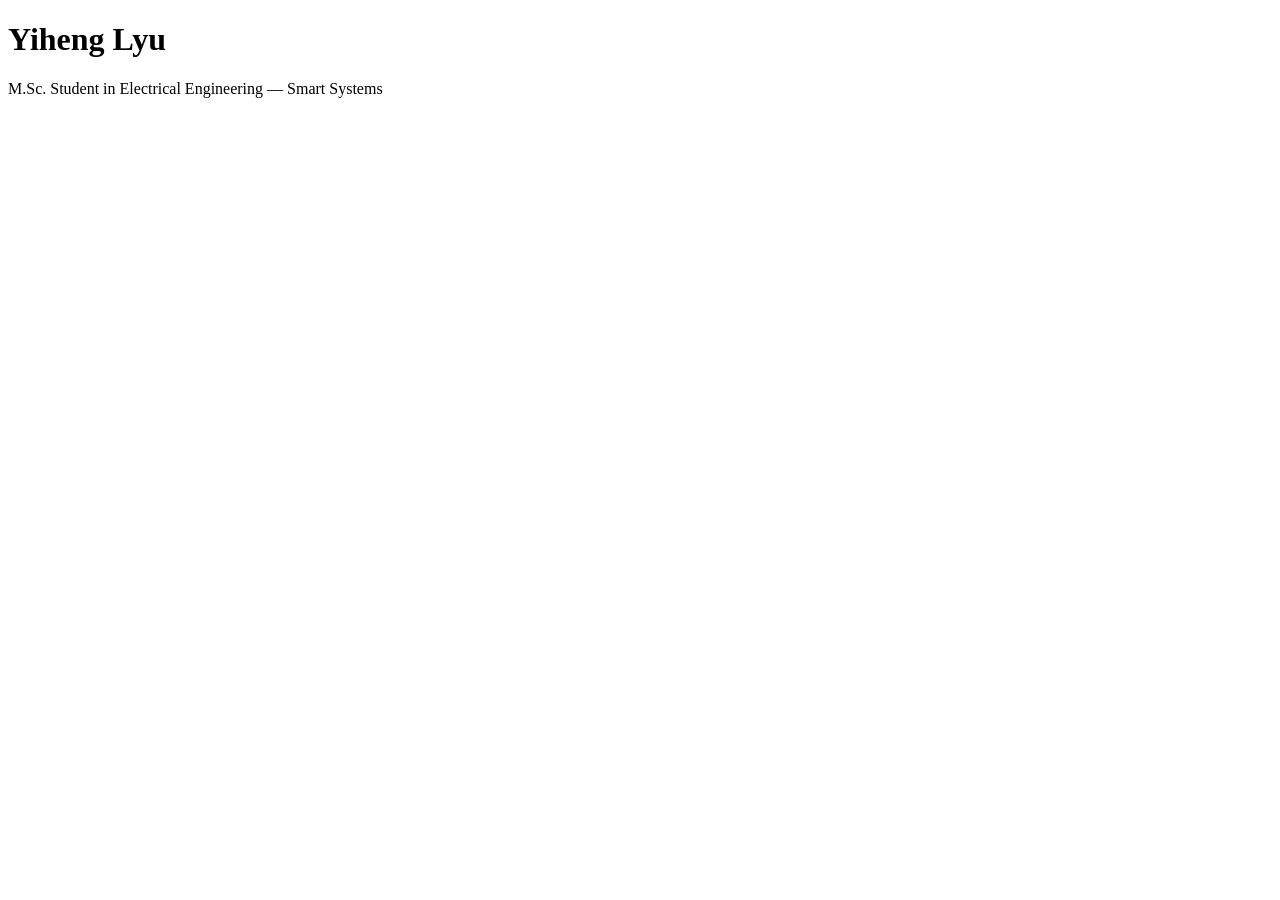
==== index.html @ 8851a790 "Initial website" ====
<!DOCTYPE html>
<html lang="en">
<head>
    <meta charset="UTF-8">
    <meta name="viewport" content="width=device-width, initial-scale=1.0">
    <title>Yiheng Lyu</title>
    <link rel="stylesheet" href="style.css">
</head>
<body>

    <h1>Yiheng Lyu</h1>
    <p>M.Sc. Student in Electrical Engineering — Smart Systems</p>

</body>
</html>
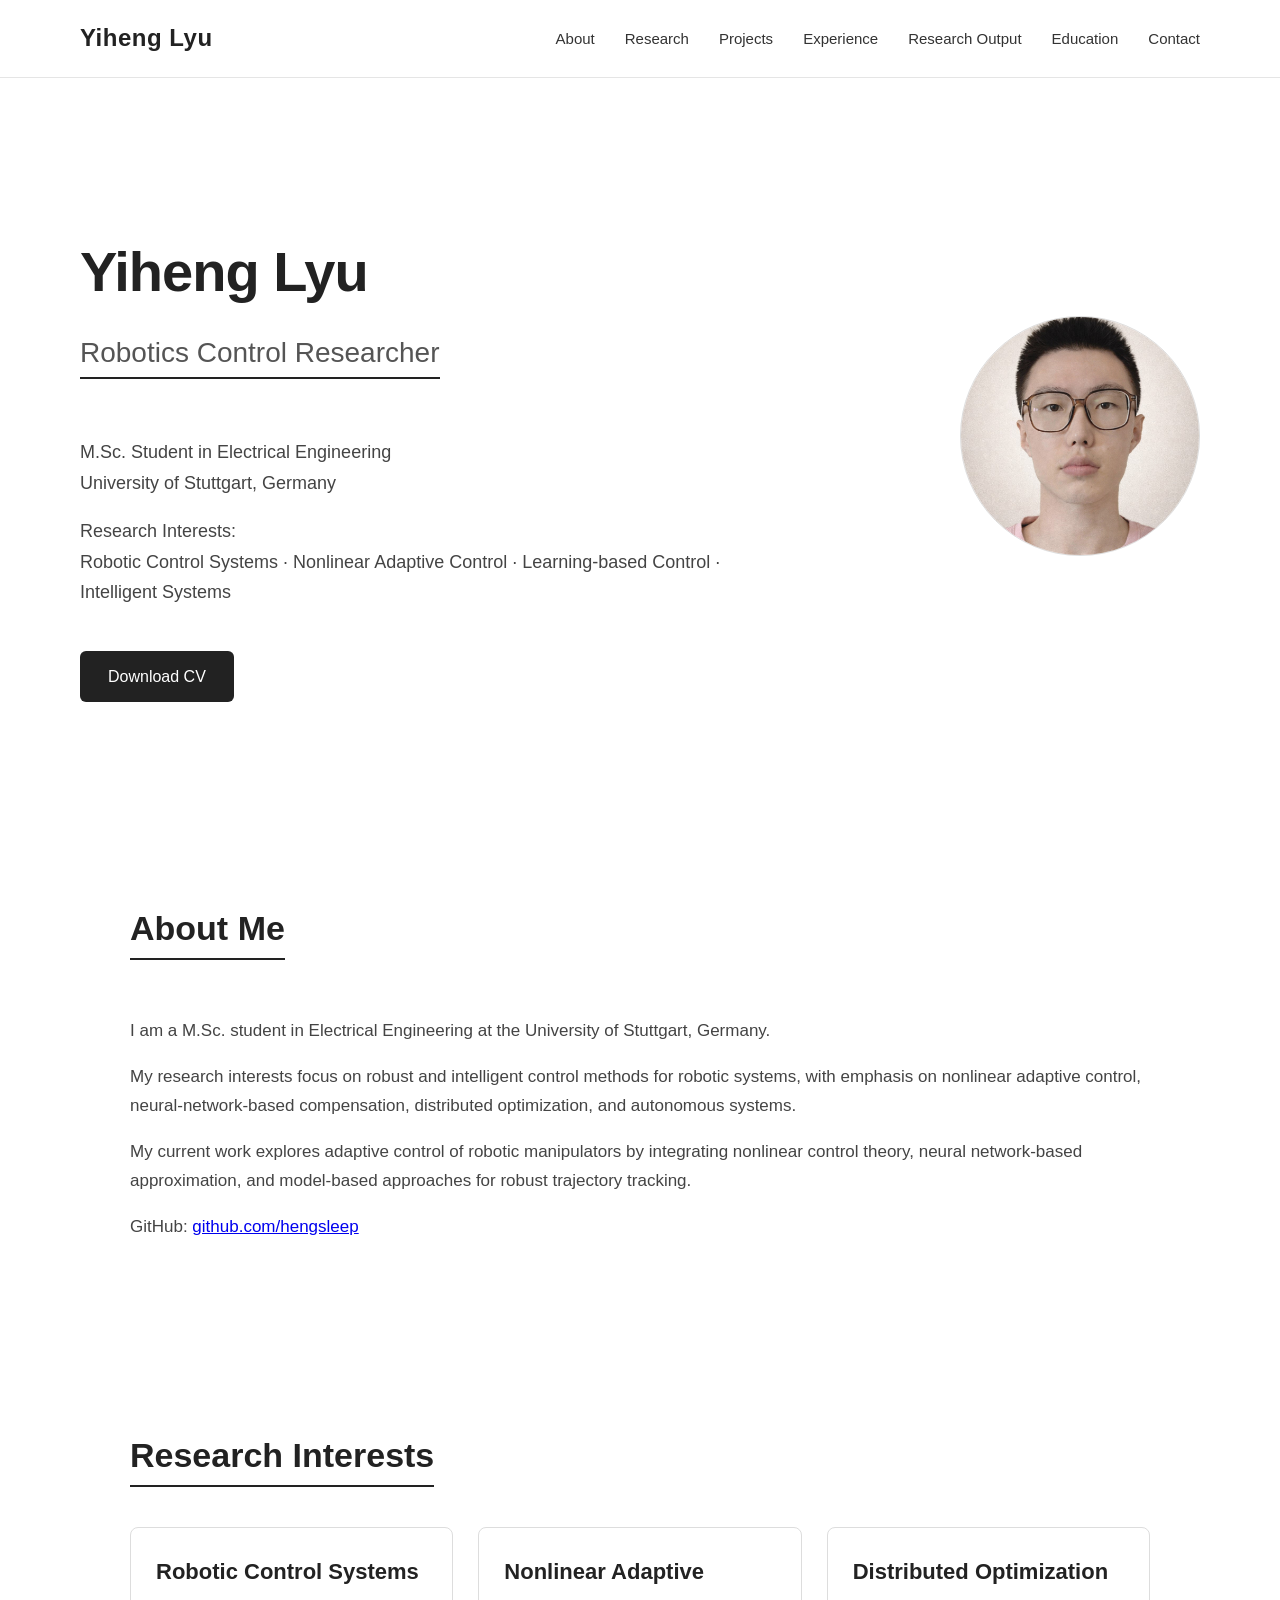
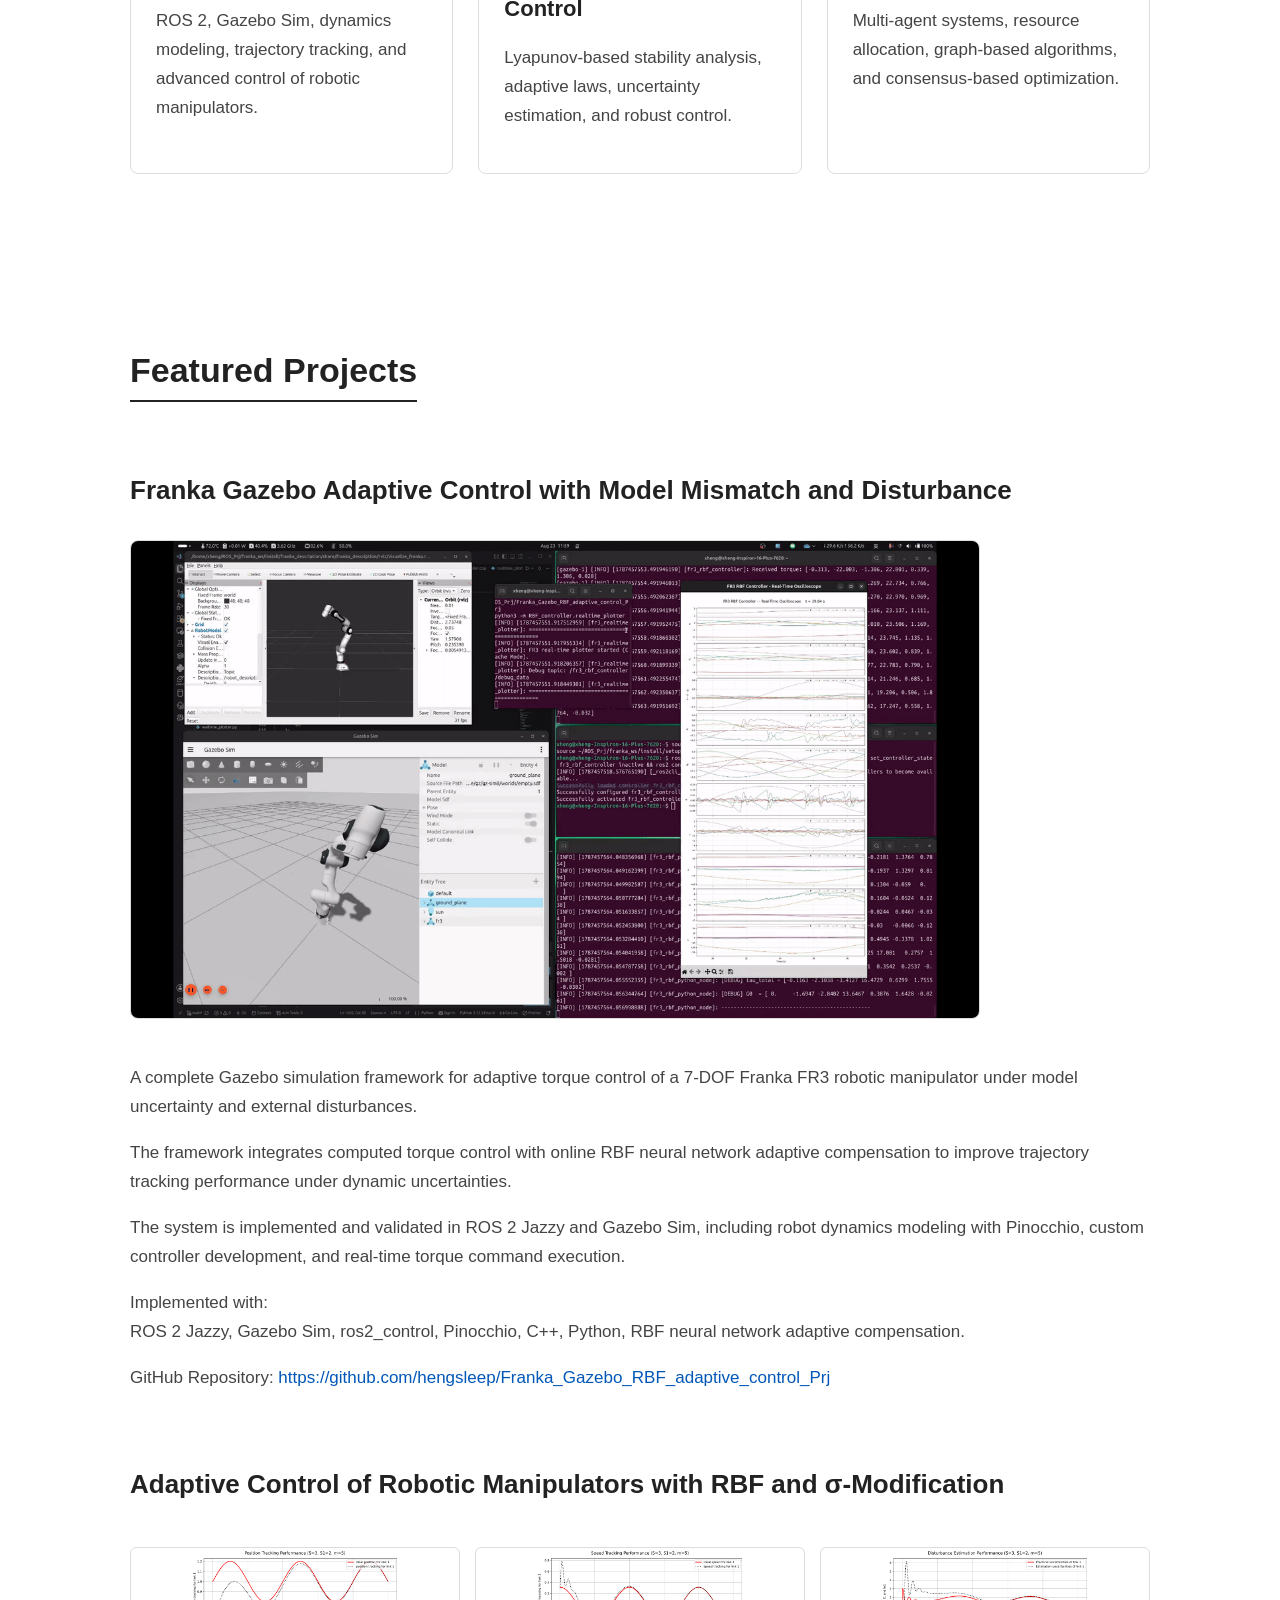
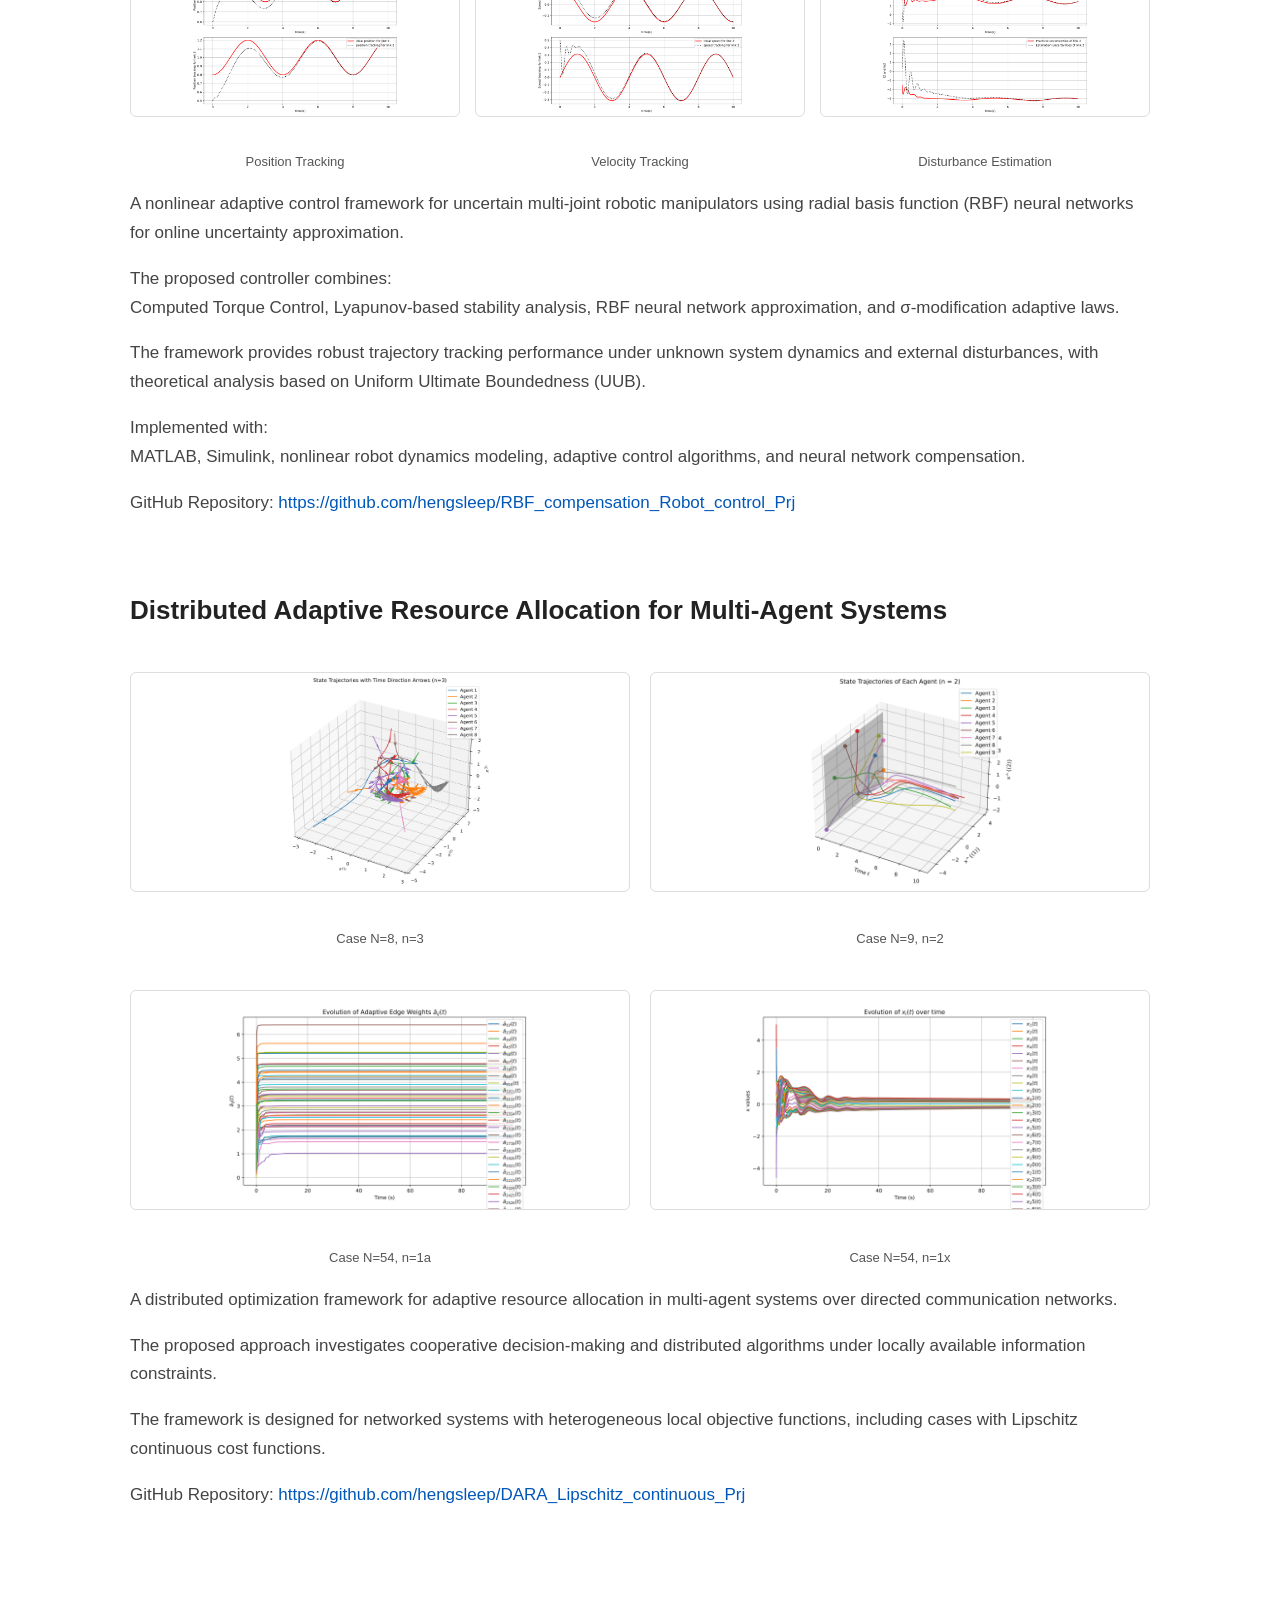
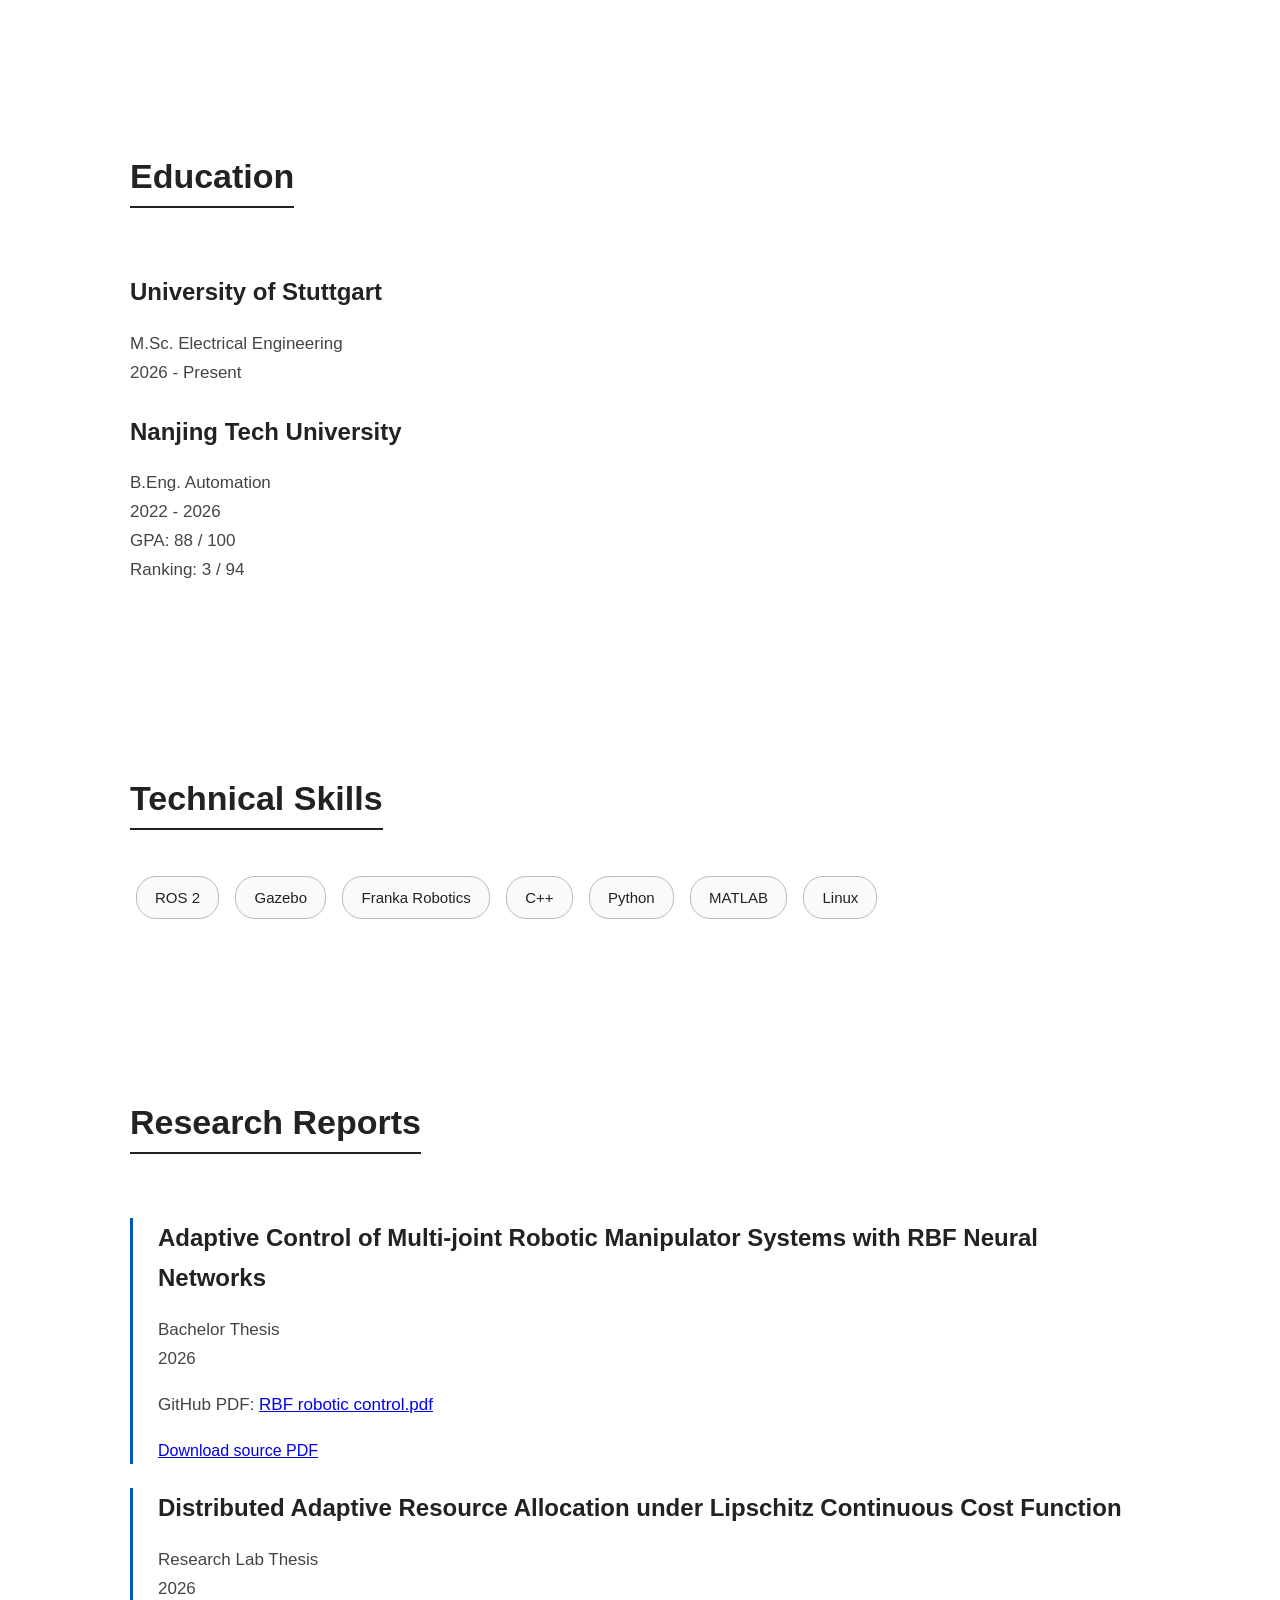
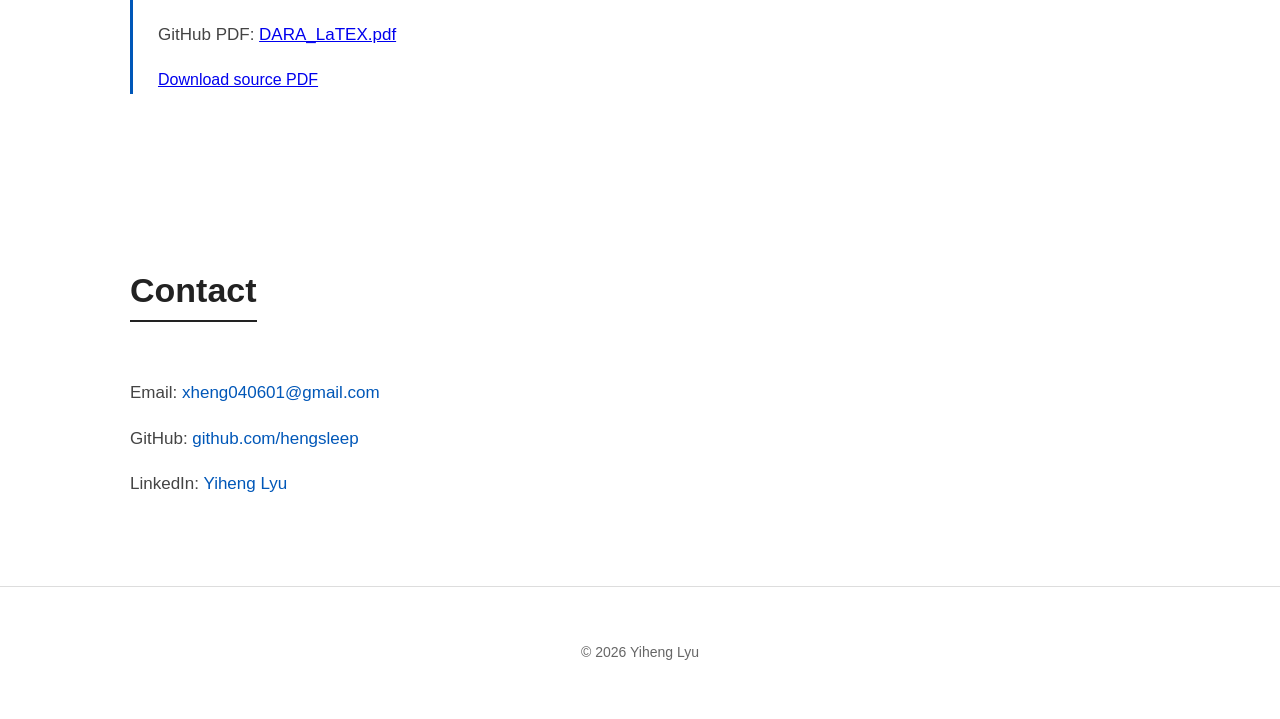
==== commit 519b8a5b: "update all" ====
--- a/index.html
+++ b/index.html
@@ -1,15 +1,1069 @@
 <!DOCTYPE html>
 <html lang="en">
+
 <head>
+
     <meta charset="UTF-8">
+
     <meta name="viewport" content="width=device-width, initial-scale=1.0">
-    <title>Yiheng Lyu</title>
+
+
+    <title>
+        Yiheng Lyu | Robotics Control Researcher
+    </title>
+
+
     <link rel="stylesheet" href="style.css">
+
 </head>
+
+
 <body>
 
-    <h1>Yiheng Lyu</h1>
-    <p>M.Sc. Student in Electrical Engineering — Smart Systems</p>
+
+
+    <!-- Navigation -->
+
+    <header>
+
+        <nav>
+
+
+            <div class="logo">
+                Yiheng Lyu
+            </div>
+
+
+
+            <ul>
+
+                <li>
+                    <a href="#about">
+                        About
+                    </a>
+                </li>
+
+
+                <li>
+                    <a href="#research">
+                        Research
+                    </a>
+                </li>
+
+
+                <li>
+                    <a href="#projects">
+                        Projects
+                    </a>
+                </li>
+
+
+                <li>
+                    <a href="#experience">
+                        Experience
+                    </a>
+                </li>
+
+
+                <li>
+                    <a href="#output">
+                        Research Output
+                    </a>
+                </li>
+
+
+                <li>
+                    <a href="#education">
+                        Education
+                    </a>
+                </li>
+
+
+                <li>
+                    <a href="#contact">
+                        Contact
+                    </a>
+                </li>
+
+
+            </ul>
+
+
+        </nav>
+
+    </header>
+
+
+
+
+
+
+
+
+
+    <!-- Hero Section -->
+
+
+    <section class="hero">
+
+
+        <div class="hero-text">
+
+
+            <h1>
+                Yiheng Lyu
+            </h1>
+
+
+
+            <h2>
+                Robotics Control Researcher
+            </h2>
+
+
+
+            <p>
+
+                M.Sc. Student in Electrical Engineering
+
+                <br>
+
+                University of Stuttgart, Germany
+
+            </p>
+
+
+
+
+            <p>
+
+                Research Interests:
+
+                <br>
+
+                Robotic Control Systems ·
+                Nonlinear Adaptive Control ·
+                Learning-based Control ·
+                Intelligent Systems
+
+            </p>
+
+
+
+
+            <a class="button" href="assets/Yiheng_Lyu_europass_cv.pdf">
+
+                Download CV
+
+            </a>
+
+
+        </div>
+
+
+
+
+
+        <div class="hero-image">
+
+
+            <!-- Replace with your profile photo -->
+
+            <img src="assets/images/profile.jpg" alt="Yiheng Lyu">
+
+
+        </div>
+
+
+    </section>
+
+
+
+
+
+
+
+
+
+    <!-- About -->
+
+
+    <section id="about">
+
+
+        <h2>
+            About Me
+        </h2>
+
+
+
+        <p>
+
+            I am a M.Sc. student in Electrical Engineering
+            at the University of Stuttgart, Germany.
+
+
+        </p>
+
+
+
+        <p>
+
+
+            My research interests focus on robust and
+            intelligent control methods for robotic systems,
+            with emphasis on nonlinear adaptive control,
+            neural-network-based compensation, distributed optimization, 
+            and autonomous systems.
+
+
+        </p>
+
+
+
+        <p>
+
+
+             My current work explores adaptive control of robotic
+            manipulators by integrating nonlinear control theory,
+            neural network-based approximation,
+            and model-based approaches for robust trajectory tracking.
+
+
+        </p>
+
+        <p>
+
+            GitHub:
+
+            <a href="https://github.com/hengsleep" target="_blank">
+
+                github.com/hengsleep
+
+            </a>
+
+        </p>
+
+
+
+    </section>
+
+
+
+
+
+
+
+
+
+    <!-- Research Interests -->
+
+
+    <section id="research">
+
+
+        <h2>
+            Research Interests
+        </h2>
+
+
+
+        <div class="cards">
+
+
+            <div class="card">
+
+                <h3>
+                    Robotic Control Systems
+                </h3>
+
+
+                <p>
+
+                    ROS 2, Gazebo Sim,
+                    dynamics modeling,
+                    trajectory tracking,
+                    and advanced control
+                    of robotic manipulators.
+
+                </p>
+
+
+            </div>
+
+
+
+
+
+            <div class="card">
+
+
+                <h3>
+                    Nonlinear Adaptive Control
+                </h3>
+
+
+                <p>
+
+                    Lyapunov-based stability analysis,
+                    adaptive laws,
+                    uncertainty estimation,
+                    and robust control.
+
+                </p>
+
+
+            </div>
+
+
+
+
+
+            <div class="card">
+
+
+                <h3>
+                    Distributed Optimization
+                </h3>
+
+
+                <p>
+
+                    Multi-agent systems, 
+                    resource allocation,
+                    graph-based algorithms,
+                    and consensus-based optimization.
+
+                </p>
+
+
+            </div>
+
+
+
+
+        </div>
+
+
+    </section>
+
+
+
+
+
+
+
+
+
+    <!-- Featured Projects -->
+
+
+    <section id="projects">
+
+
+        <h2>
+            Featured Projects
+        </h2>
+
+
+
+
+
+
+        <div class="project">
+
+
+            <h3>
+                Franka Gazebo Adaptive Control with Model Mismatch and Disturbance
+            </h3>
+
+
+
+            <img src="assets/images/gazebo output visualization.gif" 
+            alt="Franka FR3 adaptive control demo">
+
+
+
+            <p>
+
+                A complete Gazebo simulation framework for adaptive torque
+                control of a 7-DOF Franka FR3 robotic manipulator
+                under model uncertainty and external disturbances.
+
+            </p>
+
+
+
+            <p>
+
+                The framework integrates computed torque control
+                with online RBF neural network adaptive compensation
+                to improve trajectory tracking performance under
+                dynamic uncertainties.
+
+            </p>
+
+
+
+            <p>
+
+                The system is implemented and validated in
+                ROS 2 Jazzy and Gazebo Sim, including robot dynamics
+                modeling with Pinocchio, custom controller development,
+                and real-time torque command execution.
+
+            </p>
+
+
+
+            <p>
+
+                Implemented with:
+
+                <br>
+
+                ROS 2 Jazzy,
+                Gazebo Sim,
+                ros2_control,
+                Pinocchio,
+                C++,
+                Python,
+                RBF neural network adaptive compensation.
+
+            </p>
+
+
+
+            <p>
+
+                GitHub Repository:
+
+                <a href="https://github.com/hengsleep/Franka_Gazebo_RBF_adaptive_control_Prj"
+                target="_blank">
+
+                    https://github.com/hengsleep/Franka_Gazebo_RBF_adaptive_control_Prj
+
+                </a>
+
+            </p>
+
+
+
+        </div>
+
+
+
+
+
+
+
+
+
+        <div class="project">
+
+
+            <h3>
+                Adaptive Control of Robotic Manipulators with RBF and σ-Modification
+            </h3>
+
+
+            <div class="project-gallery">
+
+
+                <figure>
+
+                    <img src="assets/images/Sim2_S=3_S1=2_m=5 Position Tracking.png"
+                    alt="Position Tracking">
+
+                    <figcaption>
+                        Position Tracking
+                    </figcaption>
+
+                </figure>
+
+
+
+                <figure>
+
+                    <img src="assets/images/Sim2_S=3_S1=2_m=5 Speed Tracking.png"
+                    alt="Velocity Tracking">
+
+                    <figcaption>
+                        Velocity Tracking
+                    </figcaption>
+
+                </figure>
+
+
+
+                <figure>
+
+                    <img src="assets/images/Sim2_S=3_S1=2_m=5 Disturbance Estimation.png"
+                    alt="Disturbance Estimation">
+
+                    <figcaption>
+                        Disturbance Estimation
+                    </figcaption>
+
+                </figure>
+
+
+            </div>
+
+
+
+            <p>
+
+                A nonlinear adaptive control framework for
+                uncertain multi-joint robotic manipulators
+                using radial basis function (RBF) neural networks
+                for online uncertainty approximation.
+
+            </p>
+
+
+
+
+            <p>
+
+                The proposed controller combines:
+
+                <br>
+
+                Computed Torque Control,
+                Lyapunov-based stability analysis,
+                RBF neural network approximation,
+                and σ-modification adaptive laws.
+
+            </p>
+
+
+
+
+            <p>
+
+                The framework provides robust trajectory tracking
+                performance under unknown system dynamics and
+                external disturbances, with theoretical analysis
+                based on Uniform Ultimate Boundedness (UUB).
+
+            </p>
+
+
+
+
+            <p>
+
+                Implemented with:
+
+                <br>
+
+                MATLAB,
+                Simulink,
+                nonlinear robot dynamics modeling,
+                adaptive control algorithms,
+                and neural network compensation.
+
+            </p>
+
+
+
+
+            <p>
+
+                GitHub Repository:
+
+                <a href="https://github.com/hengsleep/RBF_compensation_Robot_control_Prj"
+                target="_blank">
+
+                    https://github.com/hengsleep/RBF_compensation_Robot_control_Prj
+
+                </a>
+
+            </p>
+
+
+
+        </div>
+
+
+
+
+
+
+        <div class="project">
+
+
+            <h3>
+                Distributed Adaptive Resource Allocation for Multi-Agent Systems
+            </h3>
+
+
+            <div class="project-gallery-2x2">
+
+
+                <figure>
+
+                    <img src="assets/images/N_8n_3x.png"
+                    alt="Distributed Optimization Result">
+
+                    <figcaption>
+                        Case N=8, n=3
+                    </figcaption>
+
+                </figure>
+
+
+
+                <figure>
+
+                    <img src="assets/images/N_9n_2x.png"
+                    alt="Distributed Optimization Result">
+
+                    <figcaption>
+                        Case N=9, n=2
+                    </figcaption>
+
+                </figure>
+
+
+
+                <figure>
+
+                    <img src="assets/images/N_54n_1a.png"
+                    alt="Distributed Optimization Result">
+
+                    <figcaption>
+                        Case N=54, n=1a
+                    </figcaption>
+
+                </figure>
+
+
+
+                <figure>
+
+                    <img src="assets/images/N_54n_1x.png"
+                    alt="Distributed Optimization Result">
+
+                    <figcaption>
+                        Case N=54, n=1x
+                    </figcaption>
+
+                </figure>
+
+
+            </div>
+
+
+
+            <p>
+
+                A distributed optimization framework for
+                adaptive resource allocation in multi-agent
+                systems over directed communication networks.
+
+            </p>
+
+
+
+            <p>
+
+                The proposed approach investigates cooperative
+                decision-making and distributed algorithms
+                under locally available information constraints.
+
+            </p>
+
+
+
+            <p>
+
+                The framework is designed for networked systems
+                with heterogeneous local objective functions,
+                including cases with Lipschitz continuous cost
+                functions.
+
+            </p>
+
+
+
+            <p>
+
+                GitHub Repository:
+
+                <a href="https://github.com/hengsleep/DARA_Lipschitz_continuous_Prj"
+                target="_blank">
+
+                    https://github.com/hengsleep/DARA_Lipschitz_continuous_Prj
+
+                </a>
+
+            </p>
+
+
+        </div>
+
+
+
+
+    </section>
+
+
+
+
+
+
+    <!-- Education -->
+
+
+    <section id="education">
+
+
+        <h2>
+            Education
+        </h2>
+
+
+
+
+
+        <h3>
+            University of Stuttgart
+        </h3>
+
+
+        <p>
+
+            M.Sc. Electrical Engineering
+
+            <br>
+
+            2026 - Present
+
+        </p>
+
+
+
+
+
+
+        <h3>
+            Nanjing Tech University
+        </h3>
+
+
+        <p>
+
+            B.Eng. Automation
+
+            <br>
+
+            2022 - 2026
+
+
+            <br>
+
+            GPA: 88 / 100
+
+
+            <br>
+
+            Ranking: 3 / 94
+
+
+        </p>
+
+
+
+    </section>
+
+
+
+
+
+
+
+
+
+    <!-- Skills -->
+
+
+    <section>
+
+
+        <h2>
+            Technical Skills
+        </h2>
+
+
+
+        <div class="skills">
+
+
+            <span>
+                ROS 2
+            </span>
+
+
+            <span>
+                Gazebo
+            </span>
+
+
+            <span>
+                Franka Robotics
+            </span>
+
+
+            <span>
+                C++
+            </span>
+
+
+            <span>
+                Python
+            </span>
+
+
+            <span>
+                MATLAB
+            </span>
+
+
+            <span>
+                Linux
+            </span>
+
+
+        </div>
+
+
+
+    </section>
+
+
+
+
+
+
+
+
+
+    <!-- Reports -->
+
+
+    <section>
+
+
+        <h2>
+            Research Reports
+        </h2>
+
+
+
+        <div class="report">
+
+
+            <h3>
+                Adaptive Control of Multi-joint Robotic
+                Manipulator Systems with RBF Neural Networks
+            </h3>
+
+
+            <p>
+
+                Bachelor Thesis
+
+                <br>
+
+                2026
+
+            </p>
+
+
+            <p>
+
+            GitHub PDF:
+
+            <a href="https://github.com/hengsleep/RBF_Sigma_Adaptive_Robot_control_Prj/blob/main/RBF%20robotic%20control.pdf"
+               target="_blank">
+
+                RBF robotic control.pdf
+
+            </a>
+
+        </p>
+
+
+
+        <a class="download-btn"
+           href="assets/pdf/RBF_robotic_control.pdf"
+           download>
+
+            Download source PDF
+
+        </a>
+
+
+        </div>
+
+
+
+
+
+        <div class="report">
+
+
+            <h3>
+                Distributed Adaptive Resource Allocation under Lipschitz Continuous Cost Function
+            </h3>
+
+
+            <p>
+
+                Research Lab Thesis
+
+                <br>
+
+                2026
+
+            </p>
+
+
+            <p>
+
+            GitHub PDF:
+
+            <a href="https://github.com/hengsleep/DARA_Lipschitz_continuous_Prj/blob/main/DARA_LaTEX.pdf"
+               target="_blank">
+
+                DARA_LaTEX.pdf
+
+            </a>
+
+        </p>
+
+
+
+        <a class="download-btn"
+           href="assets/pdf/DARA_LaTEX.pdf"
+           download>
+
+            Download source PDF
+
+        </a>
+
+
+        </div>
+
+
+
+    </section>
+
+
+
+
+
+
+
+
+
+    <!-- Contact -->
+
+
+    <section id="contact">
+
+
+        <h2>
+            Contact
+        </h2>
+
+
+
+
+        <p>
+
+            Email:
+
+            <a href="mailto:xheng040601@gmail.com">
+
+                xheng040601@gmail.com
+
+            </a>
+
+
+        </p>
+
+
+
+
+
+        <p>
+
+            GitHub:
+
+            <a href="https://github.com/hengsleep">
+
+                github.com/hengsleep
+
+            </a>
+
+
+        </p>
+
+
+
+
+
+
+        <p>
+
+            LinkedIn:
+
+            <a href="https://www.linkedin.com/in/xheng1934/">
+
+                Yiheng Lyu
+
+            </a>
+
+
+        </p>
+
+
+
+
+    </section>
+
+
+
+
+
+
+
+
+
+    <footer>
+
+
+        <p>
+
+            © 2026 Yiheng Lyu
+
+        </p>
+
+
+    </footer>
+
+
+
+
+
+
+    <script src="script.js"></script>
+
 
 </body>
-</html>
+
+
+</html>
--- a/style.css
+++ b/style.css
@@ -0,0 +1,828 @@
+/* =====================================
+   Global Settings
+===================================== */
+
+
+* {
+
+    box-sizing: border-box;
+
+}
+
+
+
+html {
+
+    scroll-behavior: smooth;
+
+}
+
+
+
+body {
+
+    margin: 0;
+
+    padding: 0;
+
+    font-family:
+        "Helvetica Neue",
+        Helvetica,
+        Arial,
+        sans-serif;
+
+    color: #222;
+
+    background: #ffffff;
+
+    line-height: 1.7;
+
+}
+
+
+
+
+
+/* =====================================
+   Navigation
+===================================== */
+
+
+header {
+
+    position: sticky;
+
+    top: 0;
+
+    z-index: 100;
+
+    background: rgba(255,255,255,0.95);
+
+    border-bottom: 1px solid #e5e5e5;
+
+}
+
+
+
+nav {
+
+    max-width: 1200px;
+
+    margin: auto;
+
+    padding: 18px 40px;
+
+    display: flex;
+
+    justify-content: space-between;
+
+    align-items: center;
+
+}
+
+
+
+.logo {
+
+    font-size: 24px;
+
+    font-weight: 600;
+
+    letter-spacing: 0.5px;
+
+}
+
+
+
+nav ul {
+
+    list-style: none;
+
+    display: flex;
+
+    gap: 30px;
+
+    margin: 0;
+
+    padding: 0;
+
+}
+
+
+
+nav a {
+
+    text-decoration: none;
+
+    color: #333;
+
+    font-size: 15px;
+
+}
+
+
+
+nav a:hover {
+
+    color: #0057b8;
+
+}
+
+
+
+
+
+/* =====================================
+   Hero Section
+===================================== */
+
+
+.hero {
+
+    max-width: 1200px;
+
+    margin: auto;
+
+    padding: 100px 40px;
+
+    display: flex;
+
+    justify-content: space-between;
+
+    align-items: center;
+
+    gap: 60px;
+
+}
+
+
+
+.hero-text {
+
+    max-width: 650px;
+
+}
+
+
+
+.hero h1 {
+
+    font-size: 56px;
+
+    font-weight: 700;
+
+    margin-bottom: 10px;
+
+    letter-spacing: -1px;
+
+}
+
+
+
+.hero h2 {
+
+    font-size: 28px;
+
+    font-weight: 400;
+
+    color: #555;
+
+    margin-top: 0;
+
+}
+
+
+
+.hero p {
+
+    font-size: 18px;
+
+    color: #444;
+
+}
+
+
+
+
+
+.hero-image img {
+
+    width: 240px;
+
+    height: 240px;
+
+    object-fit: cover;
+
+    border-radius: 50%;
+
+    border: 1px solid #ddd;
+
+}
+
+
+
+
+
+
+
+/* =====================================
+   Button
+===================================== */
+
+
+.button {
+
+    display: inline-block;
+
+    margin-top: 25px;
+
+    padding: 12px 28px;
+
+    background: #222;
+
+    color: white;
+
+    text-decoration: none;
+
+    border-radius: 6px;
+
+    transition: 0.2s;
+
+}
+
+
+
+.button:hover {
+
+    background: #0057b8;
+
+}
+
+
+
+
+
+
+
+/* =====================================
+   Section Layout
+===================================== */
+
+
+section {
+
+    max-width: 1100px;
+
+    margin: auto;
+
+    padding: 70px 40px;
+
+}
+
+
+
+section h2 {
+
+    font-size: 34px;
+
+    margin-bottom: 40px;
+
+    font-weight: 600;
+
+    border-bottom: 2px solid #222;
+
+    display: inline-block;
+
+}
+
+
+
+
+
+section p {
+
+    font-size: 17px;
+
+    color: #444;
+
+}
+
+
+
+
+
+
+
+/* =====================================
+   Research Cards
+===================================== */
+
+
+.cards {
+
+    display: grid;
+
+    grid-template-columns: repeat(3,1fr);
+
+    gap: 25px;
+
+}
+
+
+
+.card {
+
+    border: 1px solid #ddd;
+
+    padding: 25px;
+
+    border-radius: 8px;
+
+    transition: 0.25s;
+
+}
+
+
+
+.card:hover {
+
+    transform: translateY(-5px);
+
+    border-color: #888;
+
+}
+
+
+
+.card h3 {
+
+    margin-top: 0;
+
+    font-size: 22px;
+
+}
+
+
+
+
+
+
+
+/* =====================================
+   Projects
+===================================== */
+
+
+.project {
+
+    margin-bottom: 70px;
+
+}
+
+
+
+.project h3 {
+
+    font-size: 26px;
+
+}
+
+
+
+.project img {
+
+    width: 100%;
+
+    max-width: 850px;
+
+    margin: 20px 0;
+
+    border-radius: 8px;
+
+    border: 1px solid #ddd;
+
+}
+
+
+
+
+
+.project a {
+
+    color: #0057b8;
+
+    text-decoration: none;
+
+    font-weight: 500;
+
+}
+
+
+
+.project a:hover {
+
+    text-decoration: underline;
+
+}
+
+
+
+
+
+
+
+
+/* =====================================
+   Experience
+===================================== */
+
+
+.experience {
+
+    border-left: 3px solid #222;
+
+    padding-left: 30px;
+
+}
+
+
+
+.experience ul {
+
+    font-size: 17px;
+
+}
+
+
+
+
+
+
+
+/* =====================================
+   Gallery
+===================================== */
+
+
+.gallery {
+
+    display: grid;
+
+    grid-template-columns: repeat(3,1fr);
+
+    gap: 25px;
+
+}
+
+
+
+.gallery img {
+
+    width:100%;
+
+    border-radius:8px;
+
+    border:1px solid #ddd;
+
+}
+
+
+
+
+
+.gallery p {
+
+    text-align:center;
+
+}
+
+
+
+
+
+
+
+
+/* =====================================
+   Skills
+===================================== */
+
+
+.skills span {
+
+
+    display:inline-block;
+
+    padding:8px 18px;
+
+    margin:6px;
+
+    border:1px solid #bbb;
+
+    border-radius:20px;
+
+    font-size:15px;
+
+    background:#fafafa;
+
+}
+
+
+
+
+
+
+
+
+/* =====================================
+   Education / Reports
+===================================== */
+
+
+section h3 {
+
+    font-size:24px;
+
+    margin-bottom:8px;
+
+}
+
+
+
+.report {
+
+    border-left:3px solid #0057b8;
+
+    padding-left:25px;
+
+}
+
+
+
+
+
+
+
+/* =====================================
+   Contact
+===================================== */
+
+
+#contact a {
+
+    color:#0057b8;
+
+    text-decoration:none;
+
+}
+
+
+
+#contact a:hover {
+
+    text-decoration:underline;
+
+}
+
+
+
+
+
+
+
+/* =====================================
+   Footer
+===================================== */
+
+
+footer {
+
+    text-align:center;
+
+    padding:40px;
+
+    border-top:1px solid #ddd;
+
+    color:#666;
+
+    font-size:14px;
+
+}
+
+
+/* =====================================
+   Compact Project Gallery
+===================================== */
+
+
+.project-gallery {
+
+    display: grid;
+
+    grid-template-columns: repeat(3, 1fr);
+
+    gap: 15px;
+
+    margin-top: 20px;
+
+}
+
+
+
+.project-gallery figure {
+
+    margin: 0;
+
+    text-align: center;
+
+}
+
+
+
+.project-gallery img {
+
+    width: 100%;
+
+    height: 170px;
+
+    object-fit: contain;
+
+    border: 1px solid #ddd;
+
+    border-radius: 6px;
+
+}
+
+
+
+.project-gallery figcaption {
+
+    margin-top: 6px;
+
+    font-size: 13px;
+
+    color: #555;
+
+}
+
+
+
+
+
+@media(max-width:900px){
+
+    .project-gallery {
+
+        grid-template-columns:1fr;
+
+    }
+
+
+    .project-gallery img {
+
+        height:auto;
+
+    }
+
+}
+
+/* =====================================
+   2x2 Project Gallery
+===================================== */
+
+
+.project-gallery-2x2 {
+
+    display: grid;
+
+    grid-template-columns: repeat(2, 1fr);
+
+    gap: 20px;
+
+    margin-top: 20px;
+
+}
+
+
+
+.project-gallery-2x2 figure {
+
+    margin: 0;
+
+    text-align: center;
+
+}
+
+
+
+.project-gallery-2x2 img {
+
+    width: 100%;
+
+    height: 220px;
+
+    object-fit: contain;
+
+    border: 1px solid #ddd;
+
+    border-radius: 6px;
+
+}
+
+
+
+.project-gallery-2x2 figcaption {
+
+    margin-top: 8px;
+
+    font-size: 13px;
+
+    color: #555;
+
+}
+
+
+
+
+
+@media(max-width:900px){
+
+    .project-gallery-2x2 {
+
+        grid-template-columns:1fr;
+
+    }
+
+
+    .project-gallery-2x2 img {
+
+        height:auto;
+
+    }
+
+}
+
+
+
+/* =====================================
+   Responsive Design
+===================================== */
+
+
+@media(max-width:900px){
+
+
+    nav {
+
+        flex-direction:column;
+
+        gap:15px;
+
+    }
+
+
+
+    nav ul {
+
+        flex-wrap:wrap;
+
+        justify-content:center;
+
+    }
+
+
+
+    .hero {
+
+        flex-direction:column-reverse;
+
+        text-align:center;
+
+    }
+
+
+
+    .hero h1 {
+
+        font-size:42px;
+
+    }
+
+
+
+    .cards {
+
+        grid-template-columns:1fr;
+
+    }
+
+
+
+    .gallery {
+
+        grid-template-columns:1fr;
+
+    }
+
+
+}
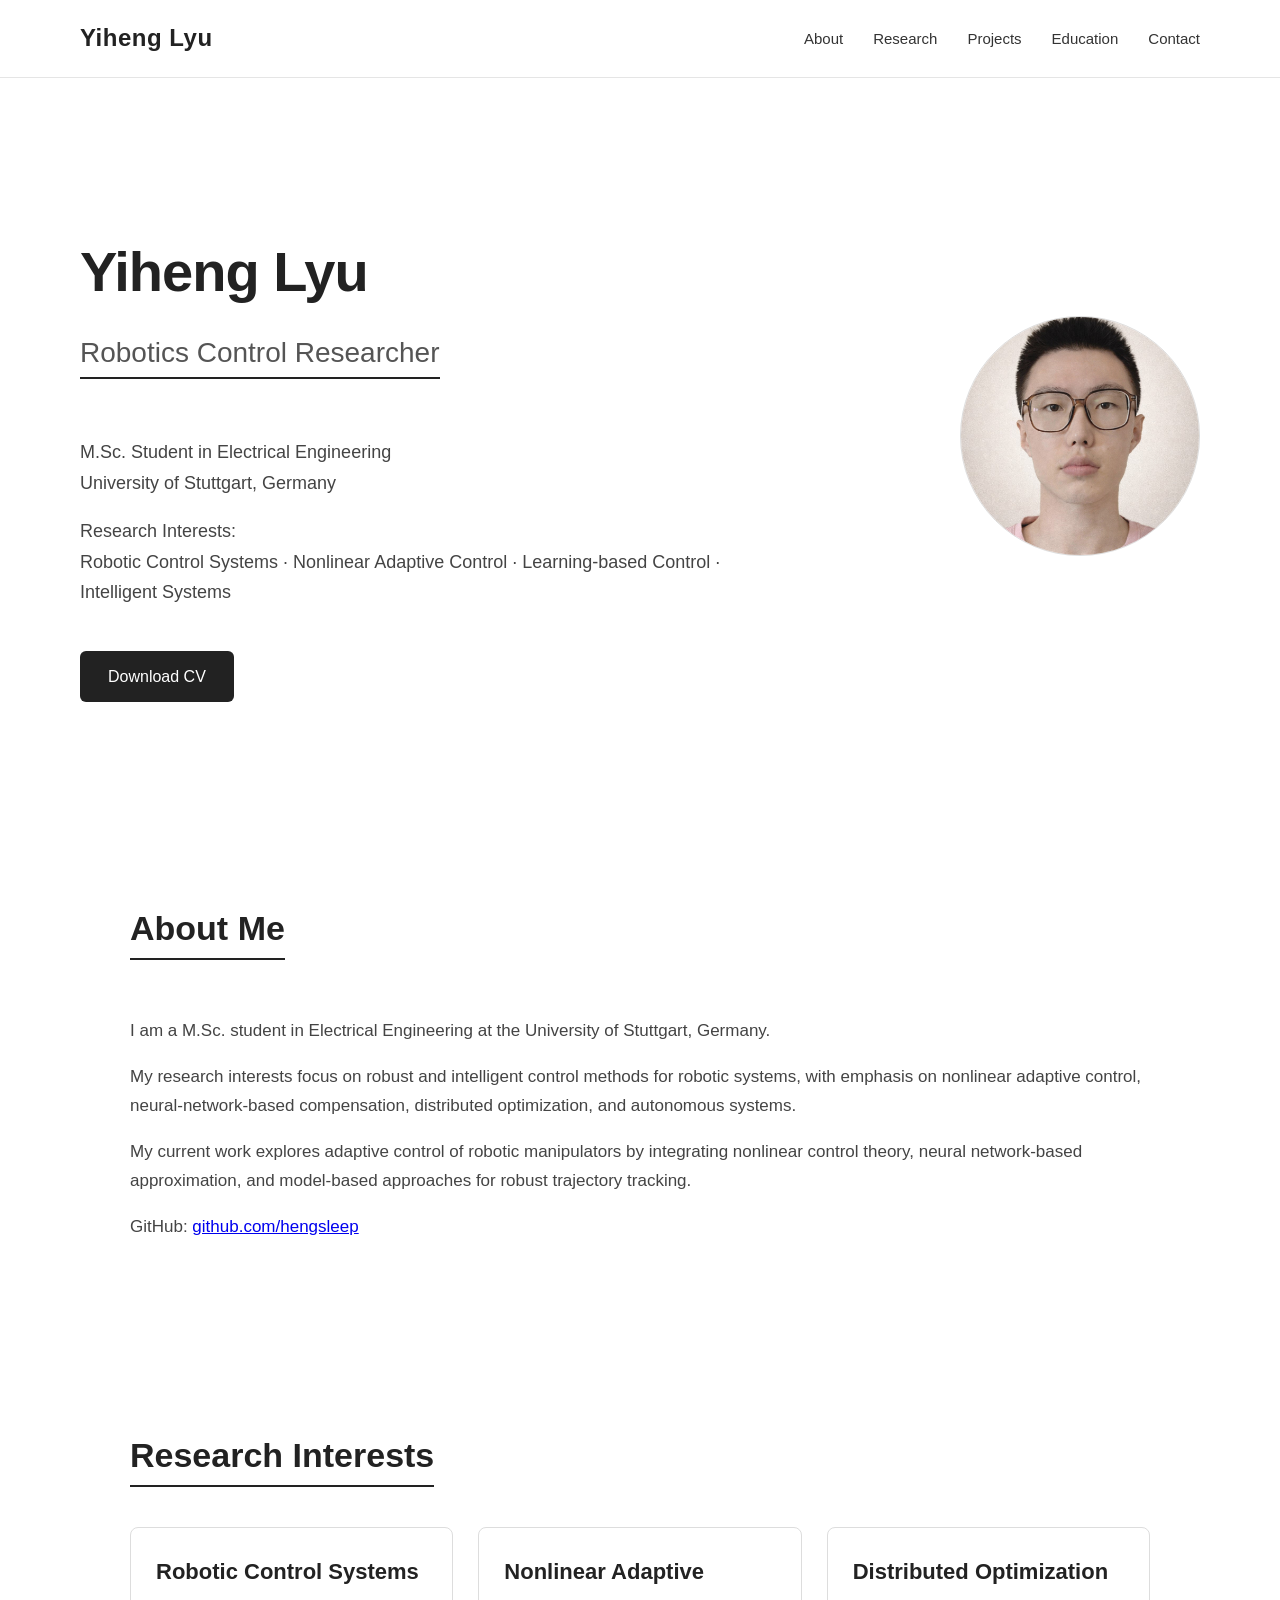
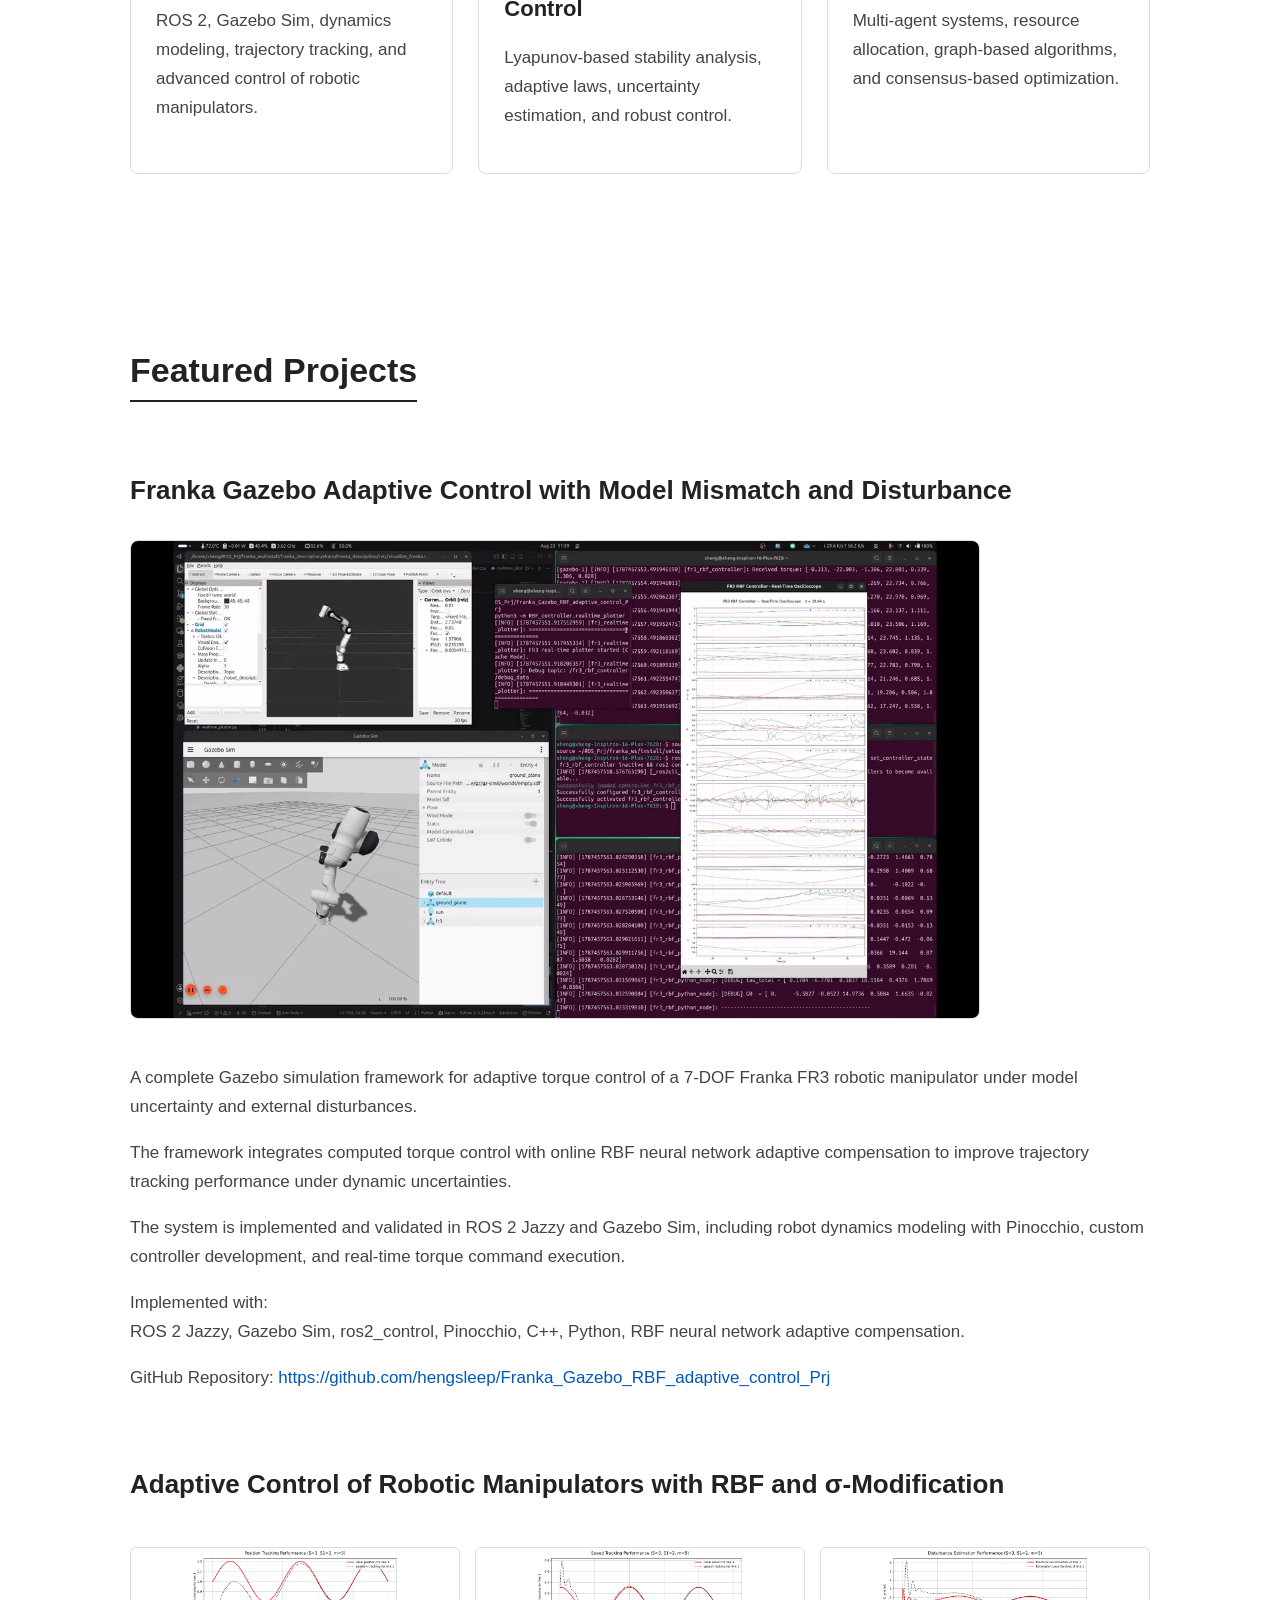
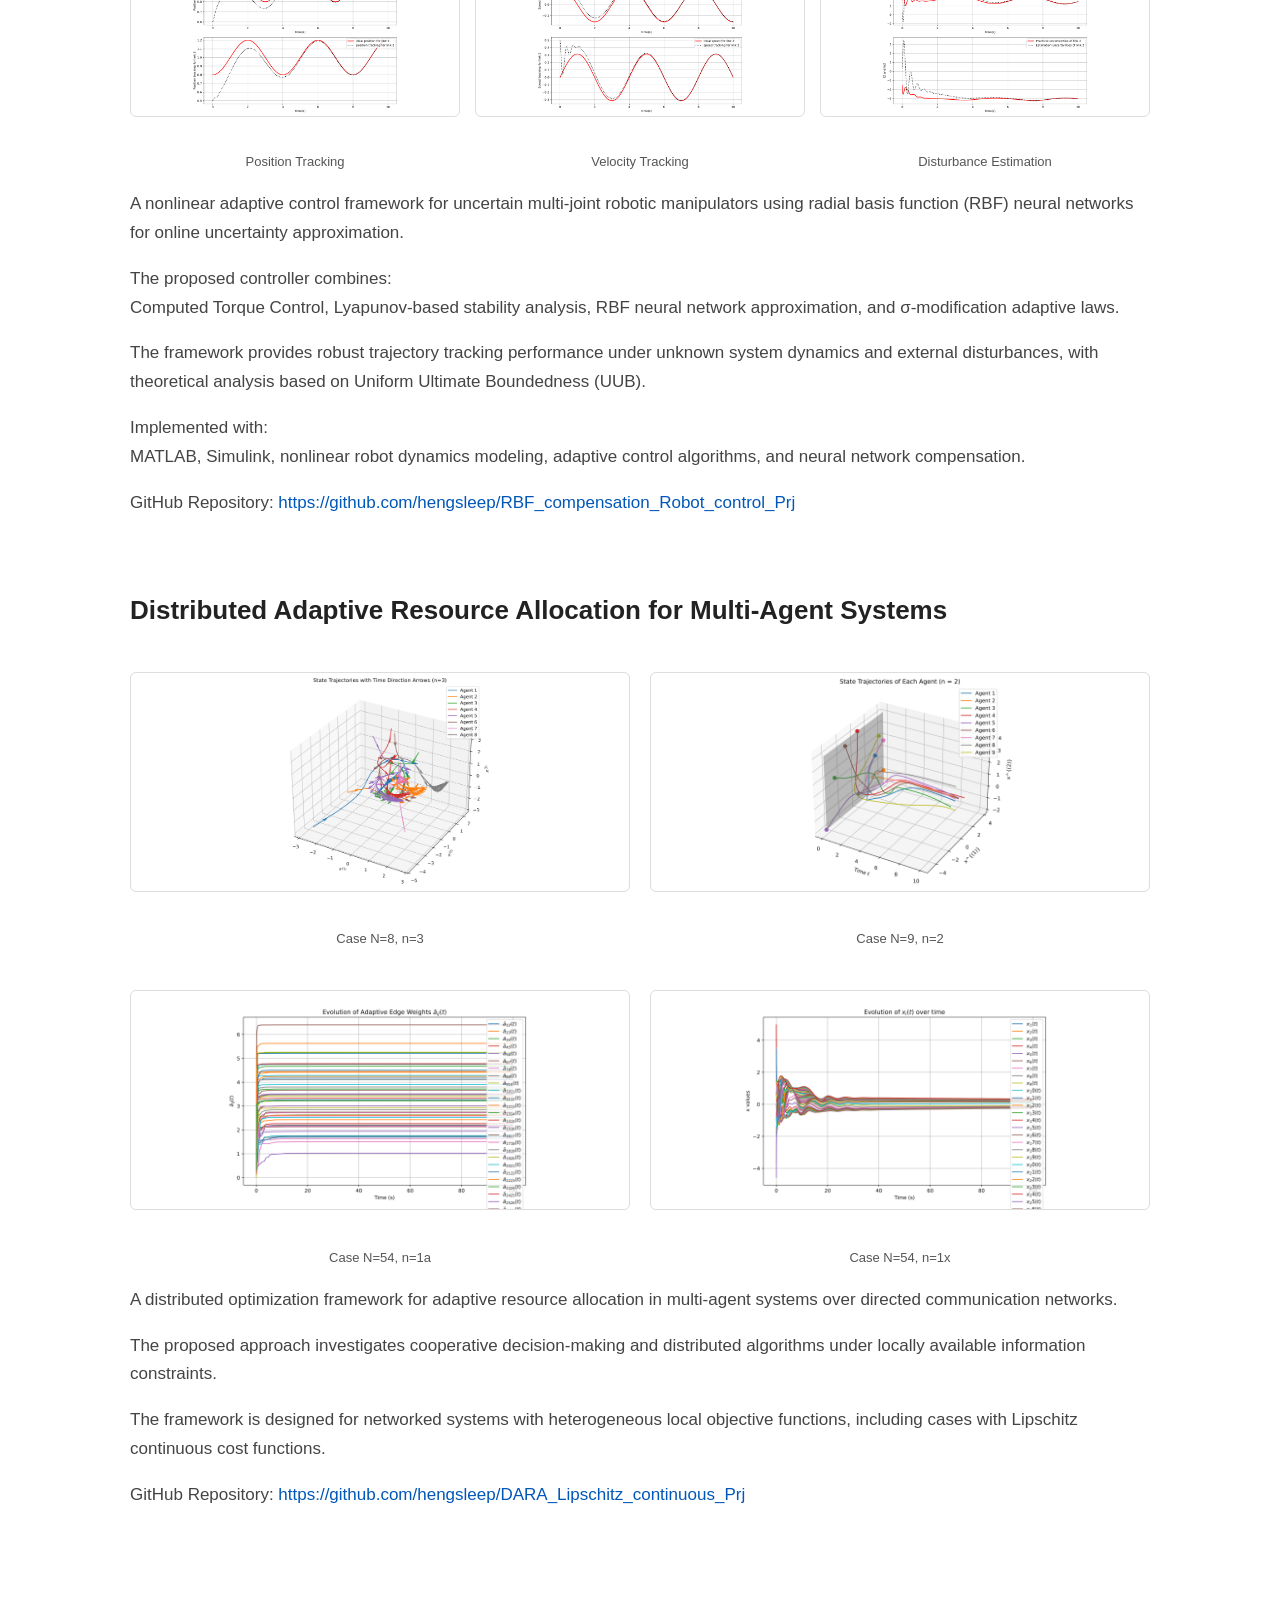
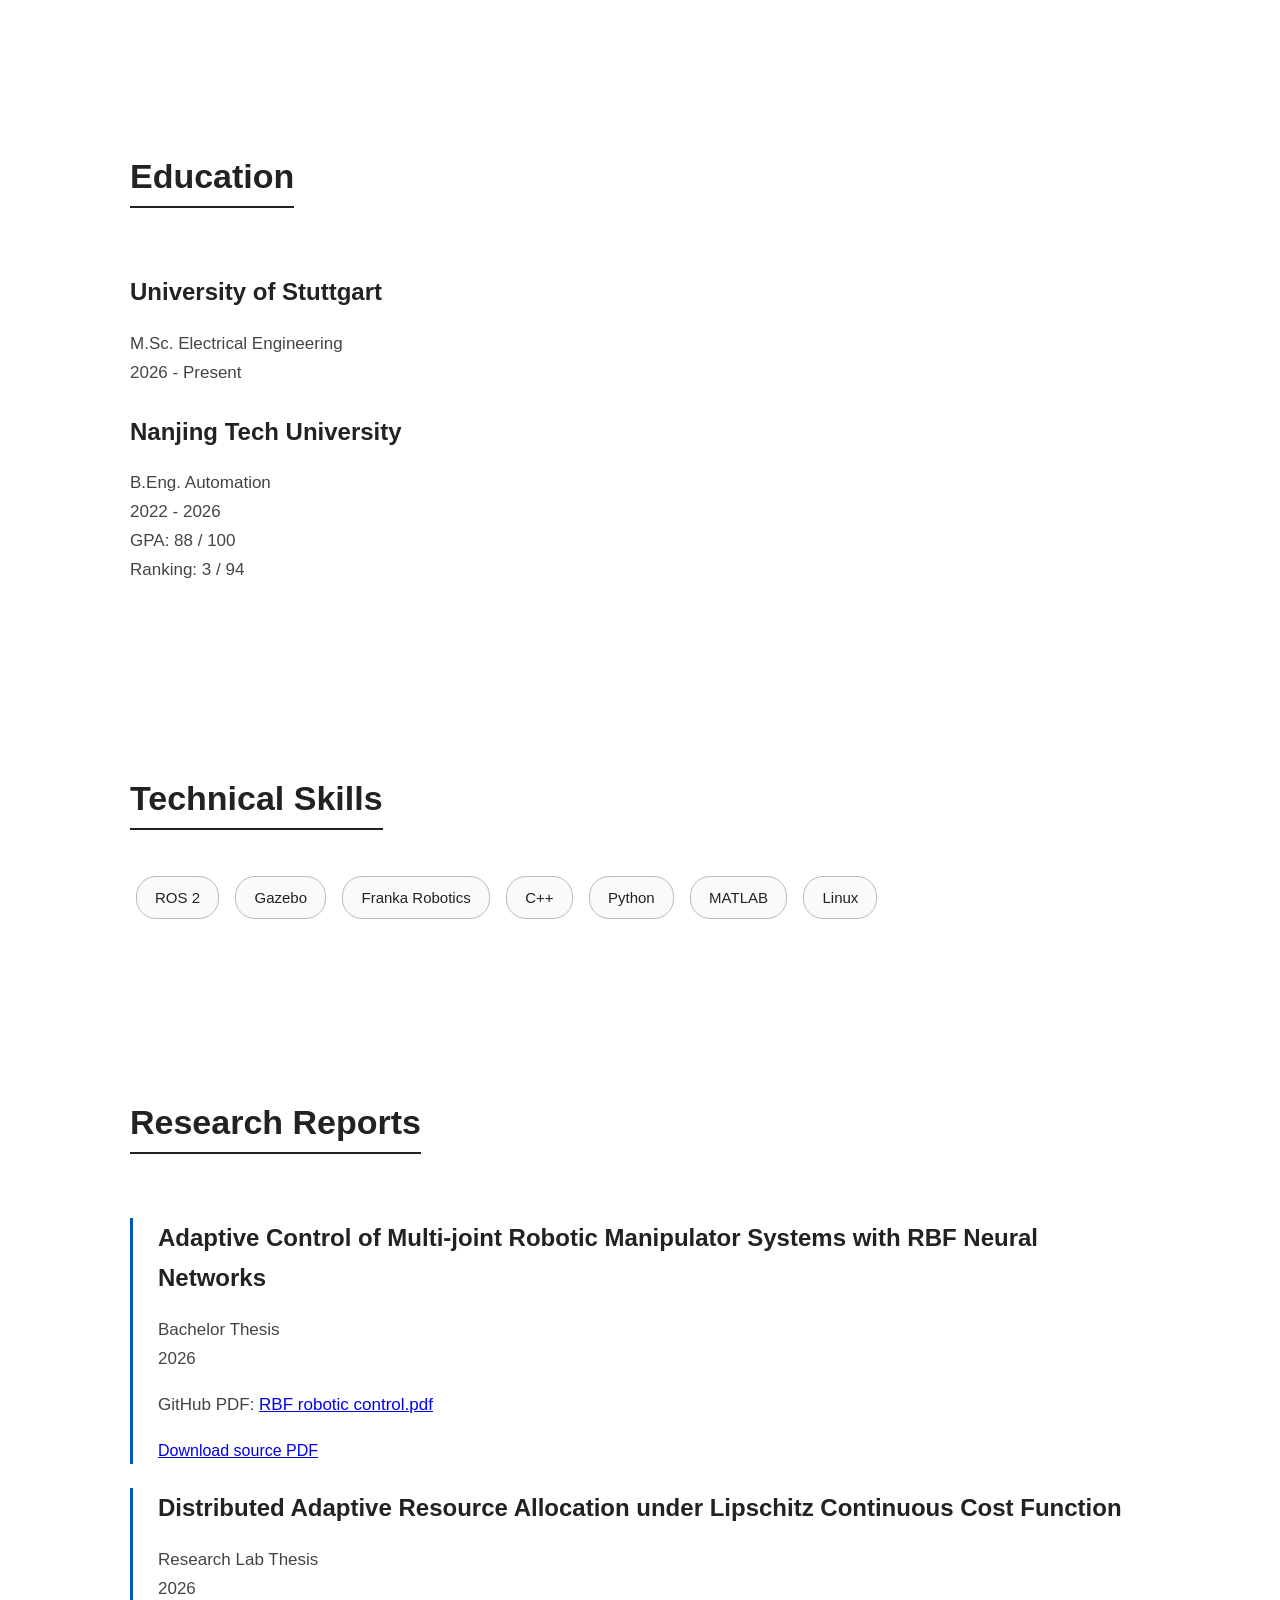
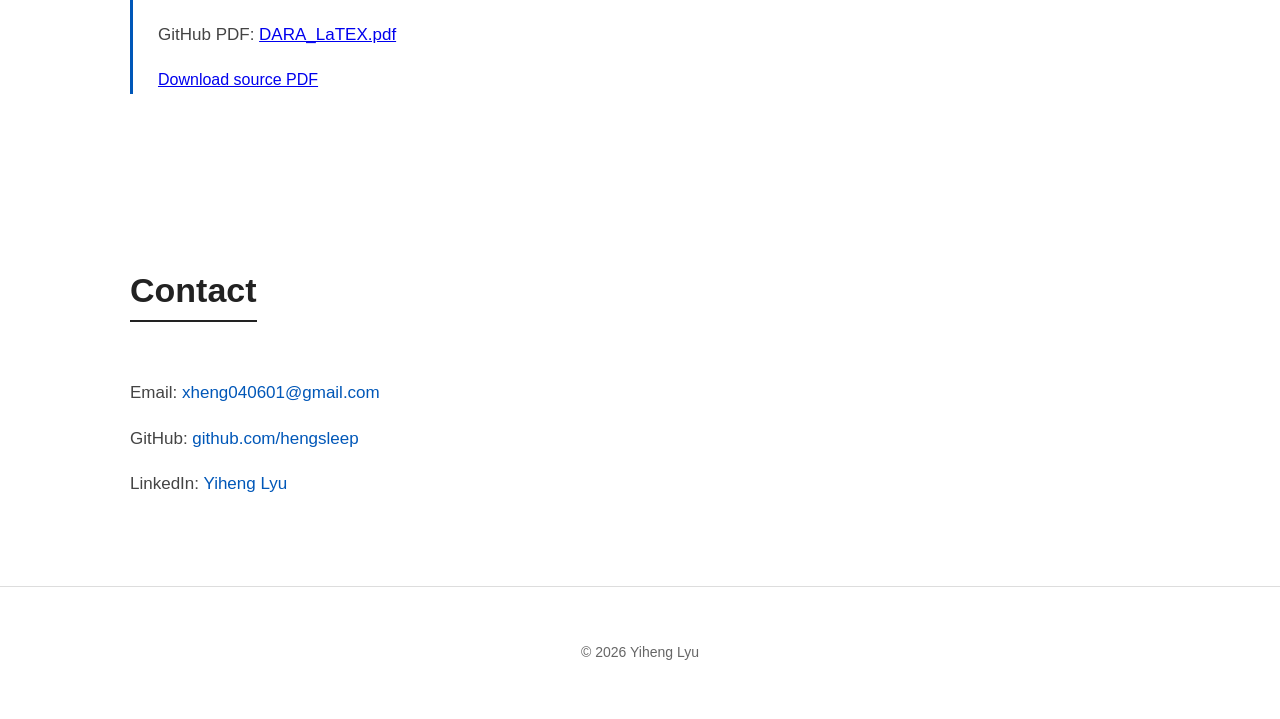
==== commit db39917c: "update" ====
--- a/index.html
+++ b/index.html
@@ -54,20 +54,6 @@
                 <li>
                     <a href="#projects">
                         Projects
-                    </a>
-                </li>
-
-
-                <li>
-                    <a href="#experience">
-                        Experience
-                    </a>
-                </li>
-
-
-                <li>
-                    <a href="#output">
-                        Research Output
                     </a>
                 </li>
 
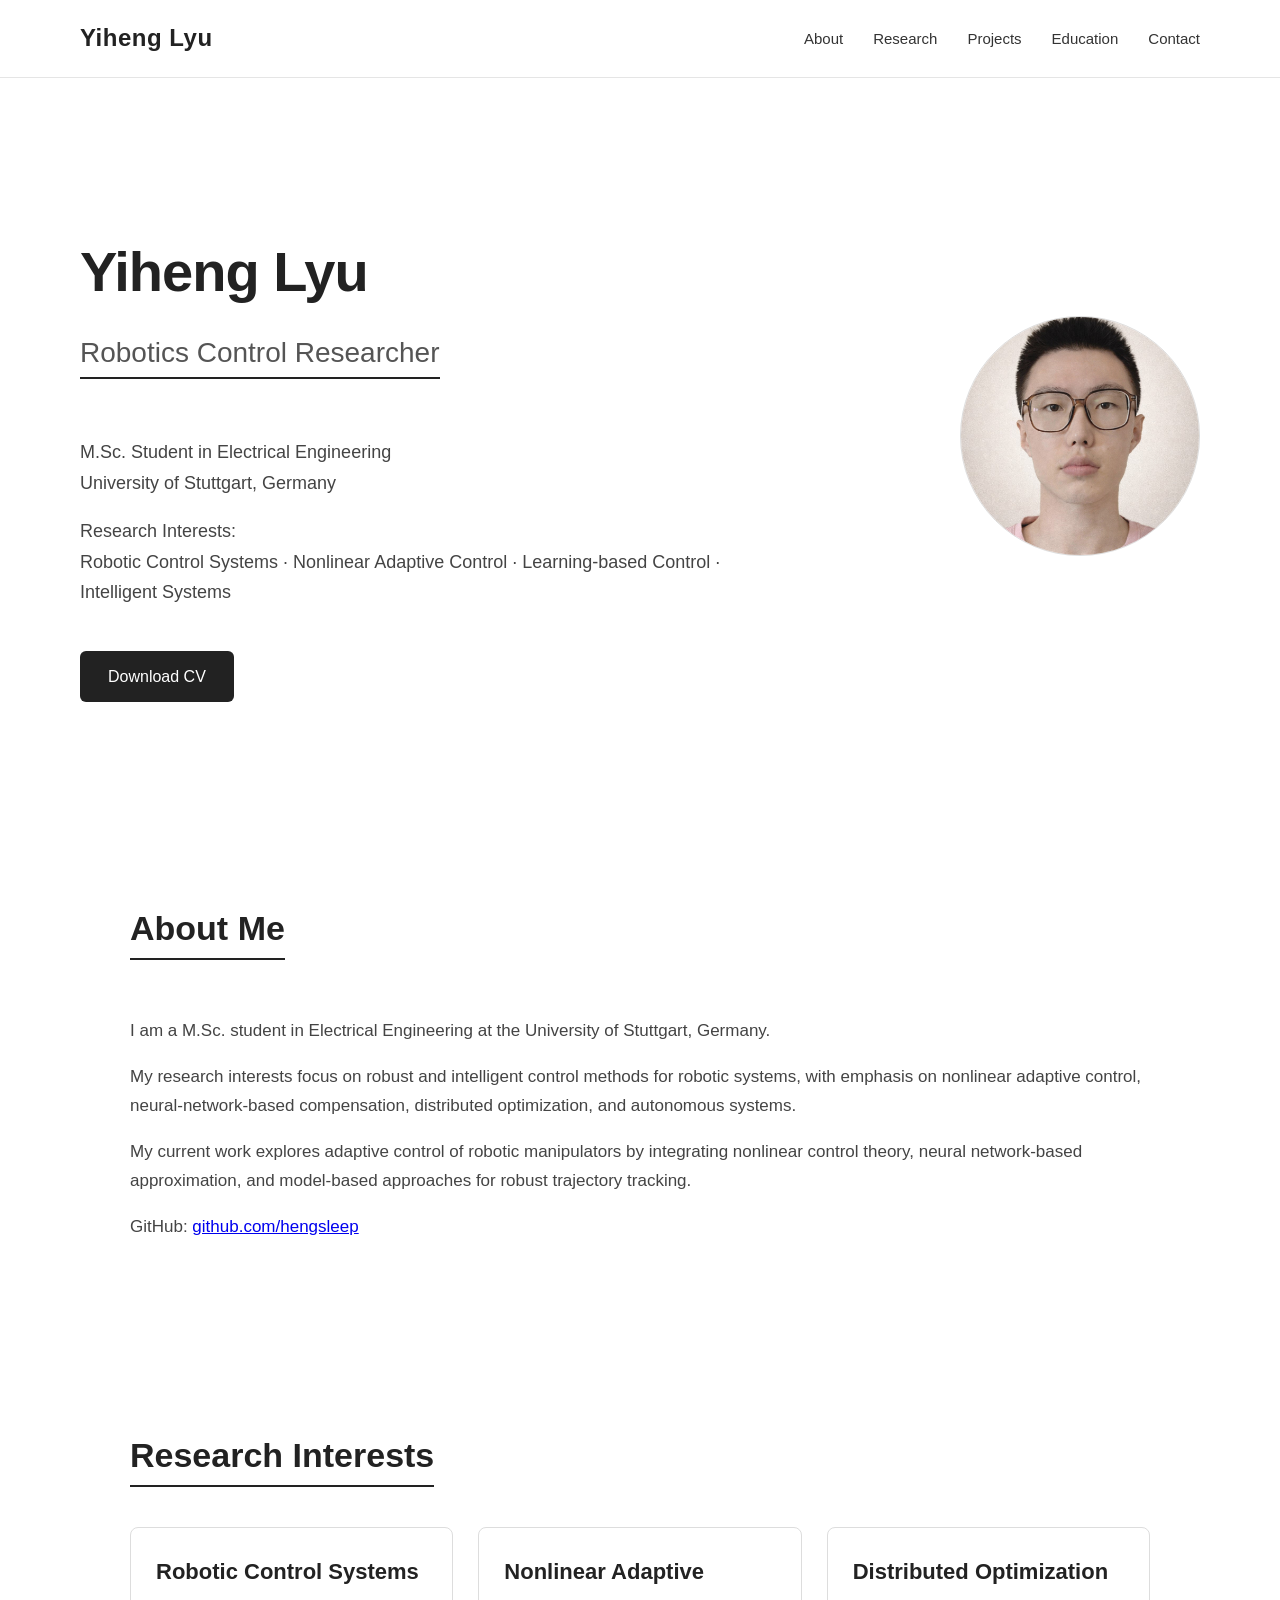
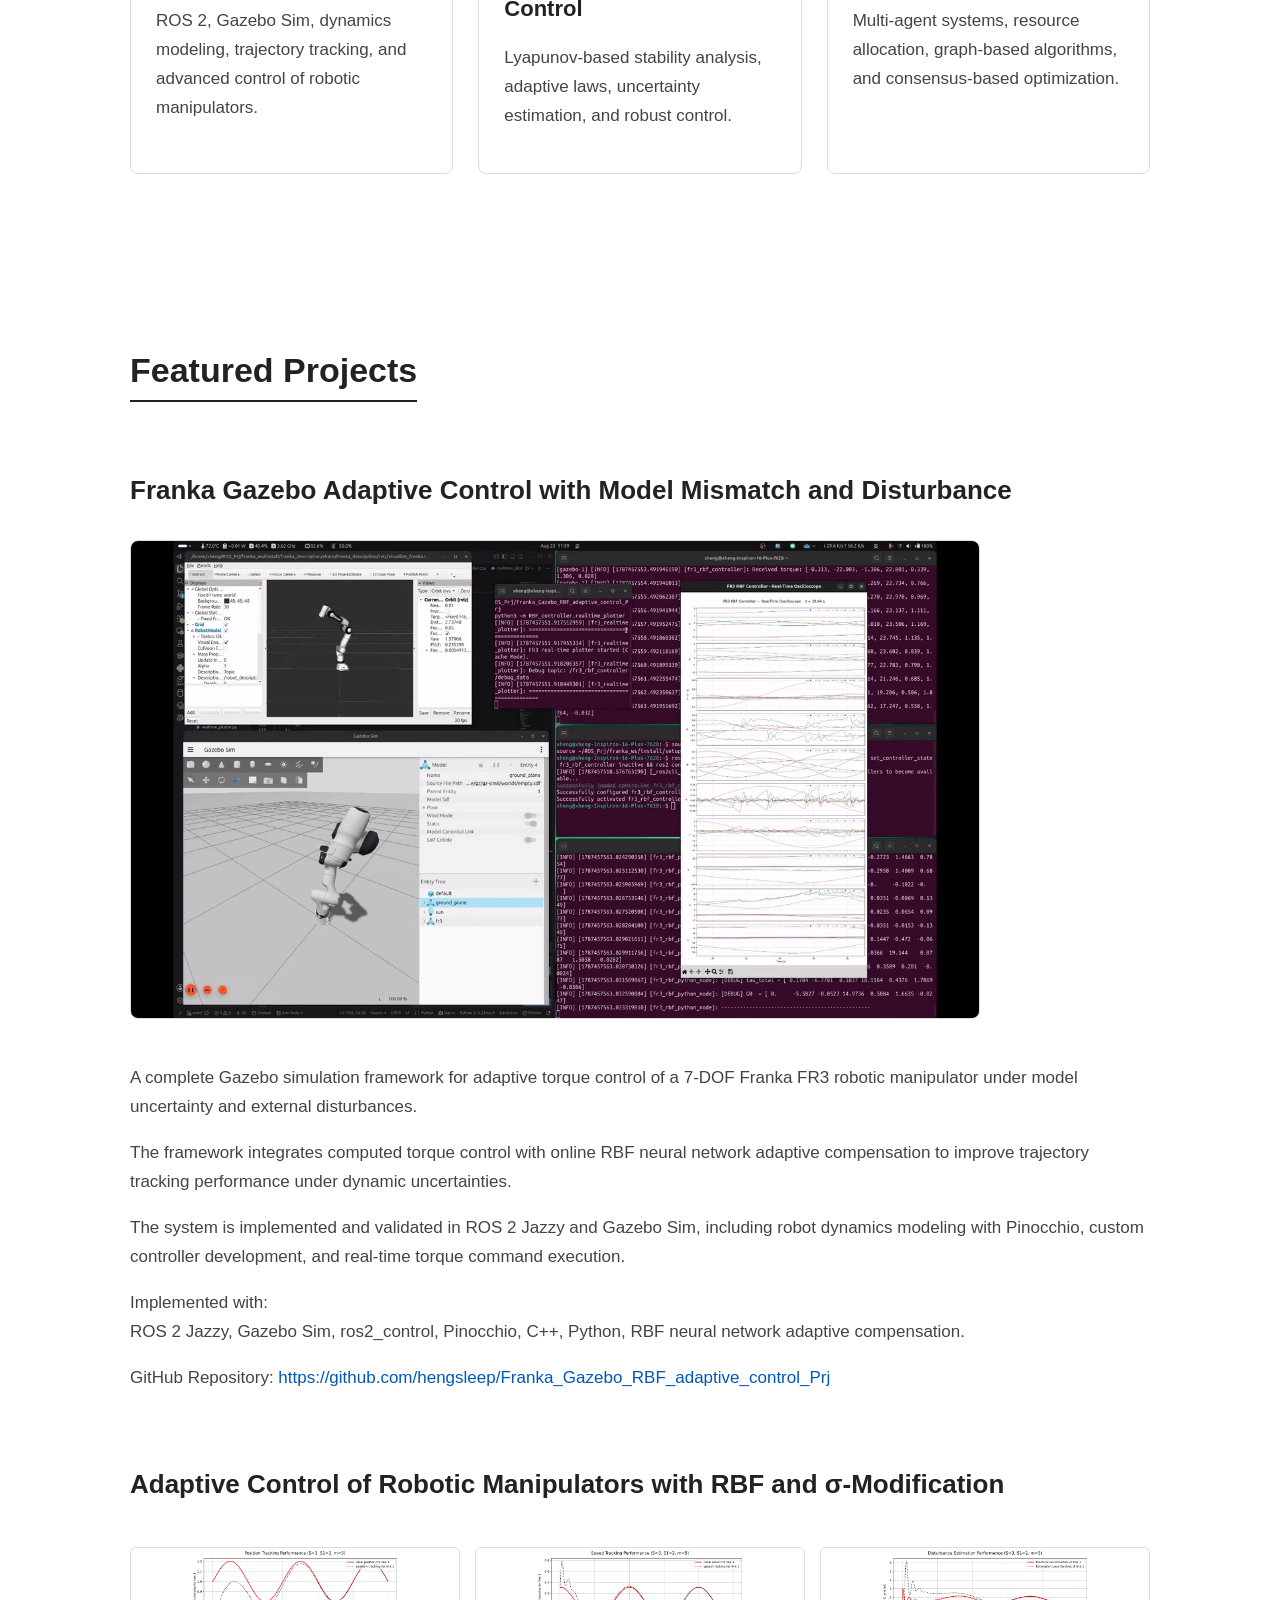
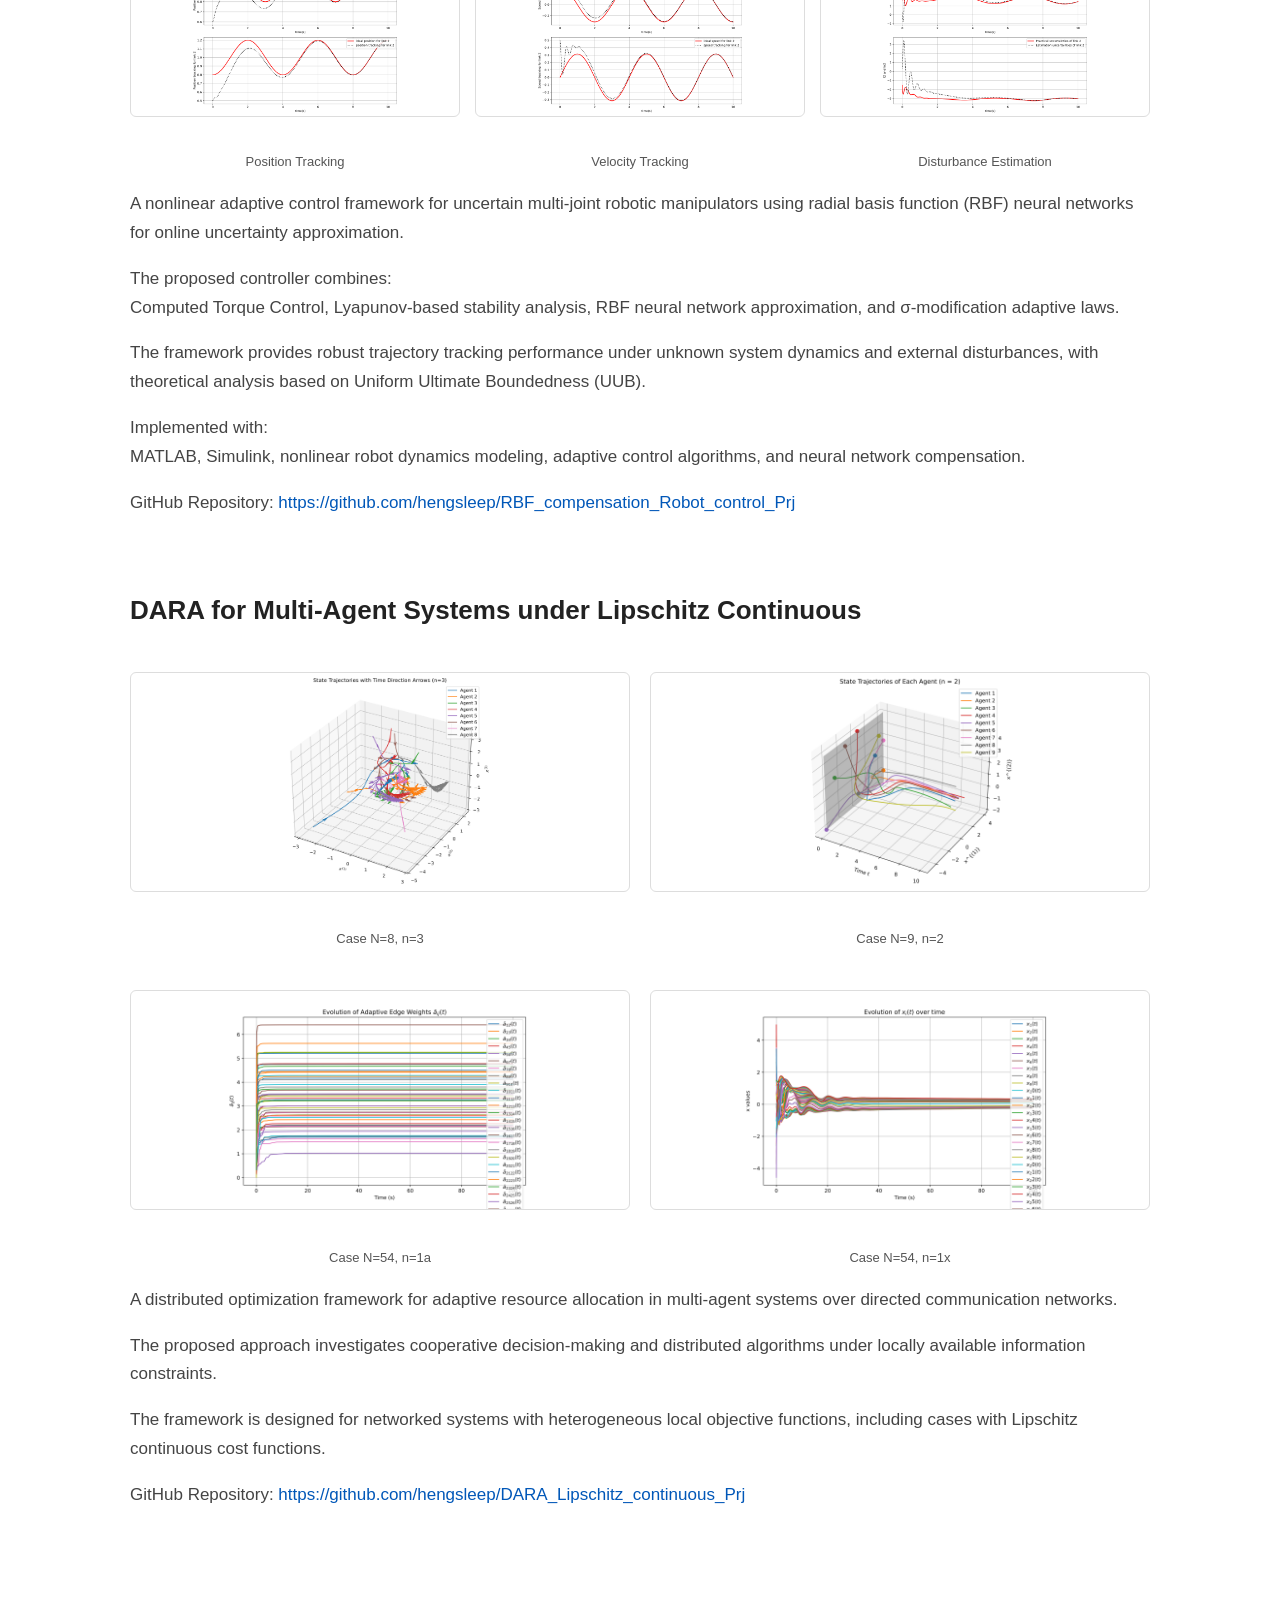
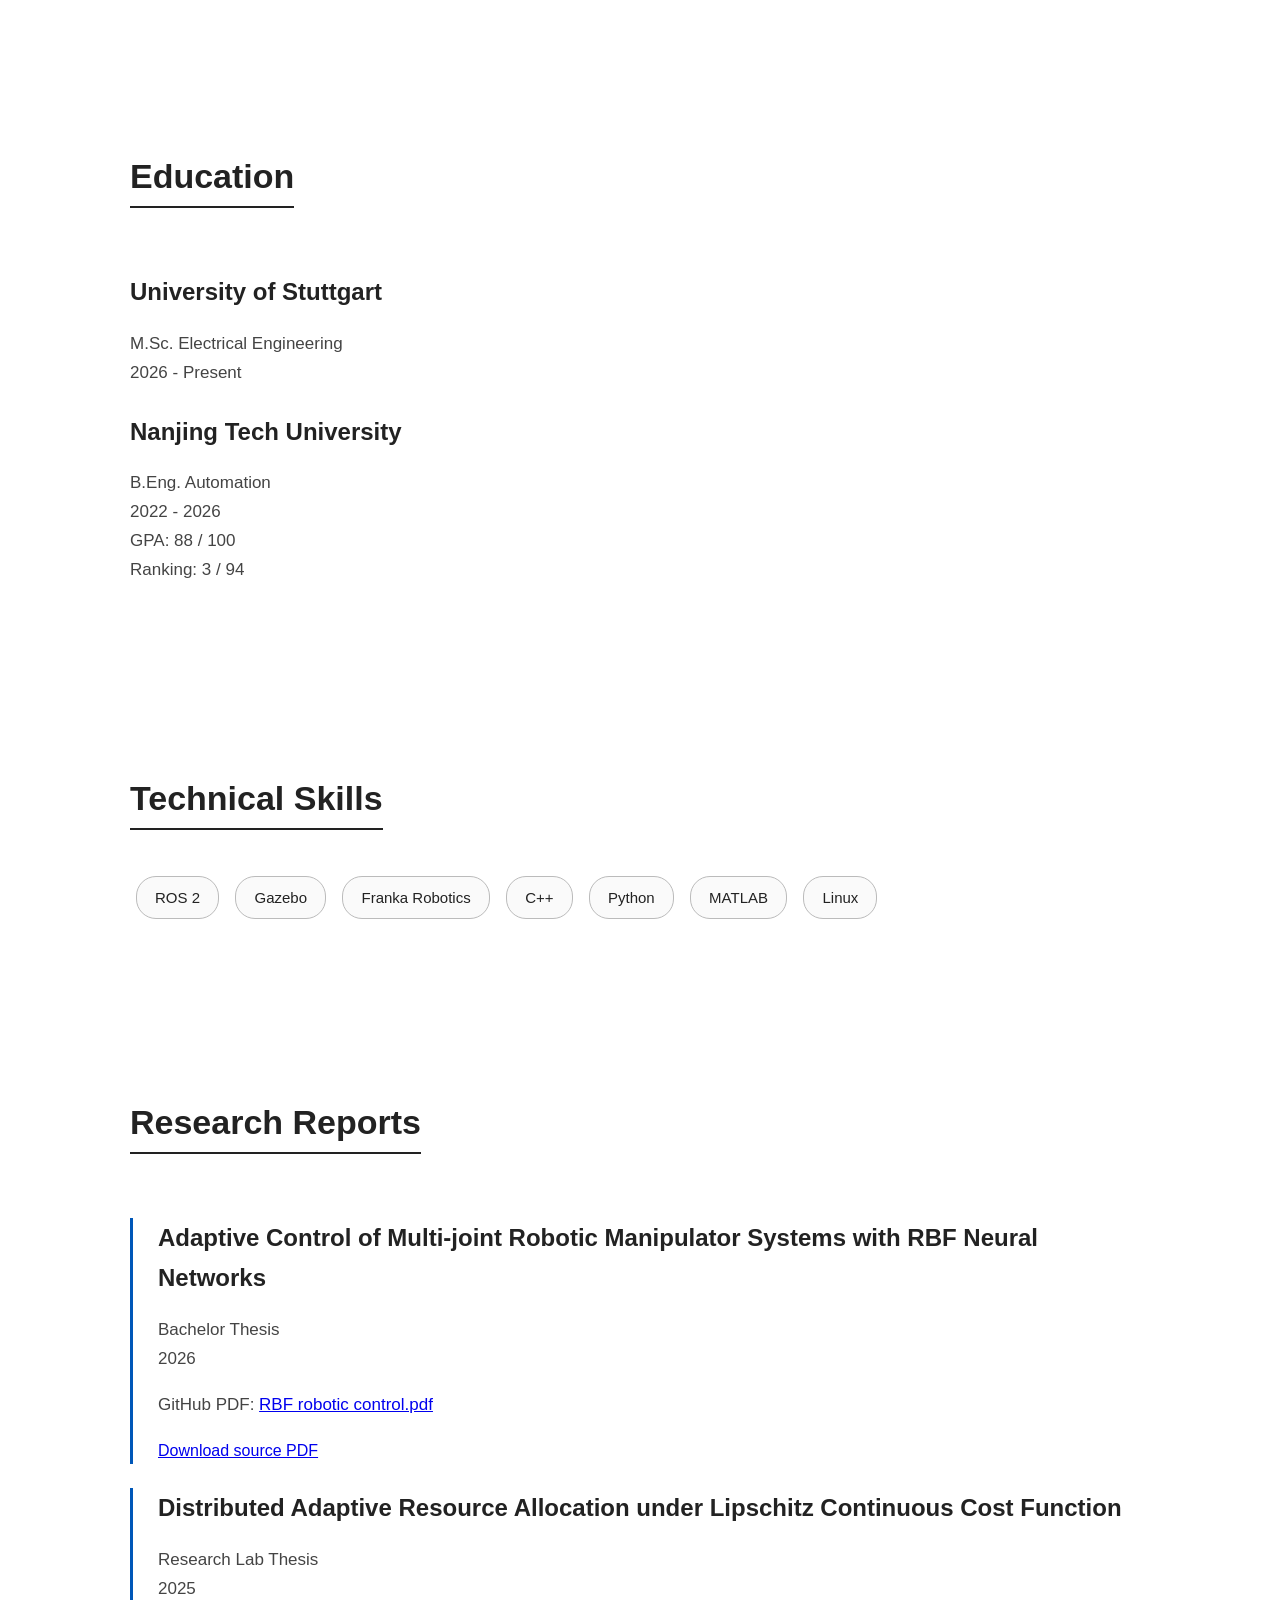
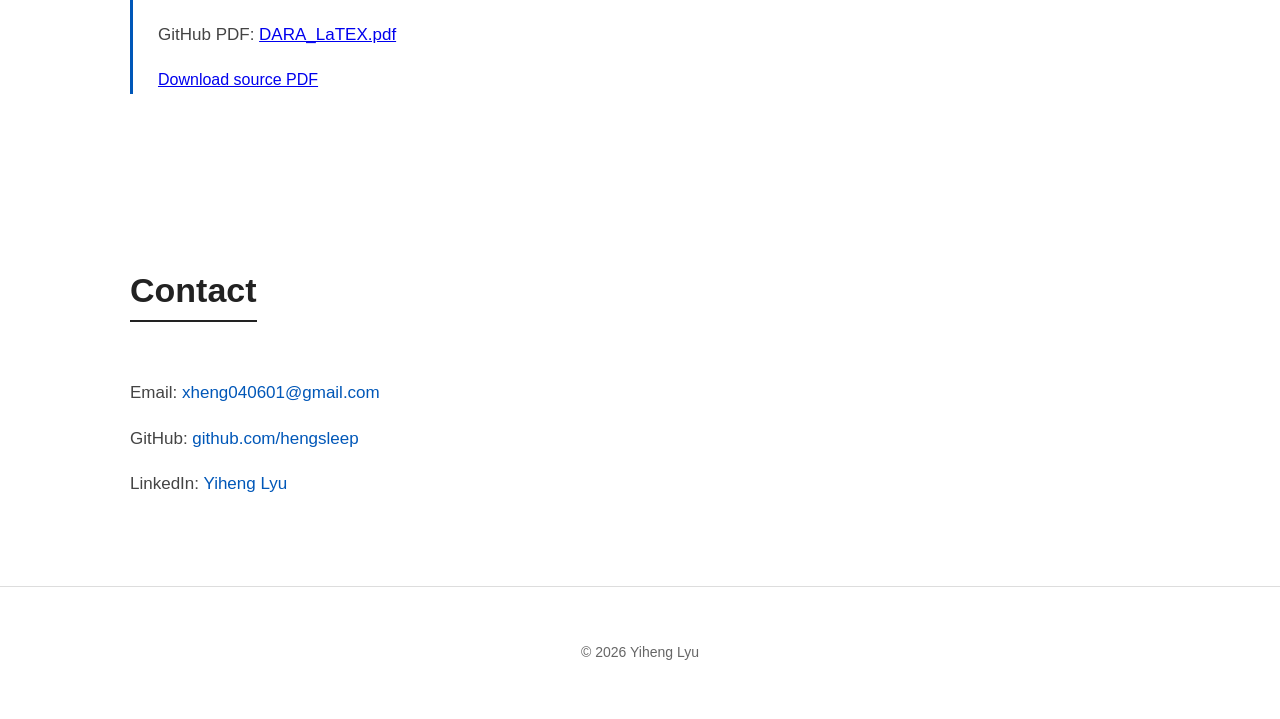
==== commit 5907a1b4: "update resume" ====
--- a/index.html
+++ b/index.html
@@ -137,7 +137,7 @@
 
 
 
-            <a class="button" href="assets/Yiheng_Lyu_europass_cv.pdf">
+            <a class="button" href="assets/Resume.pdf">
 
                 Download CV
 
@@ -581,7 +581,7 @@
 
 
             <h3>
-                Distributed Adaptive Resource Allocation for Multi-Agent Systems
+                DARA for Multi-Agent Systems under Lipschitz Continuous
             </h3>
 
 
@@ -912,7 +912,7 @@
 
                 <br>
 
-                2026
+                2025
 
             </p>
 
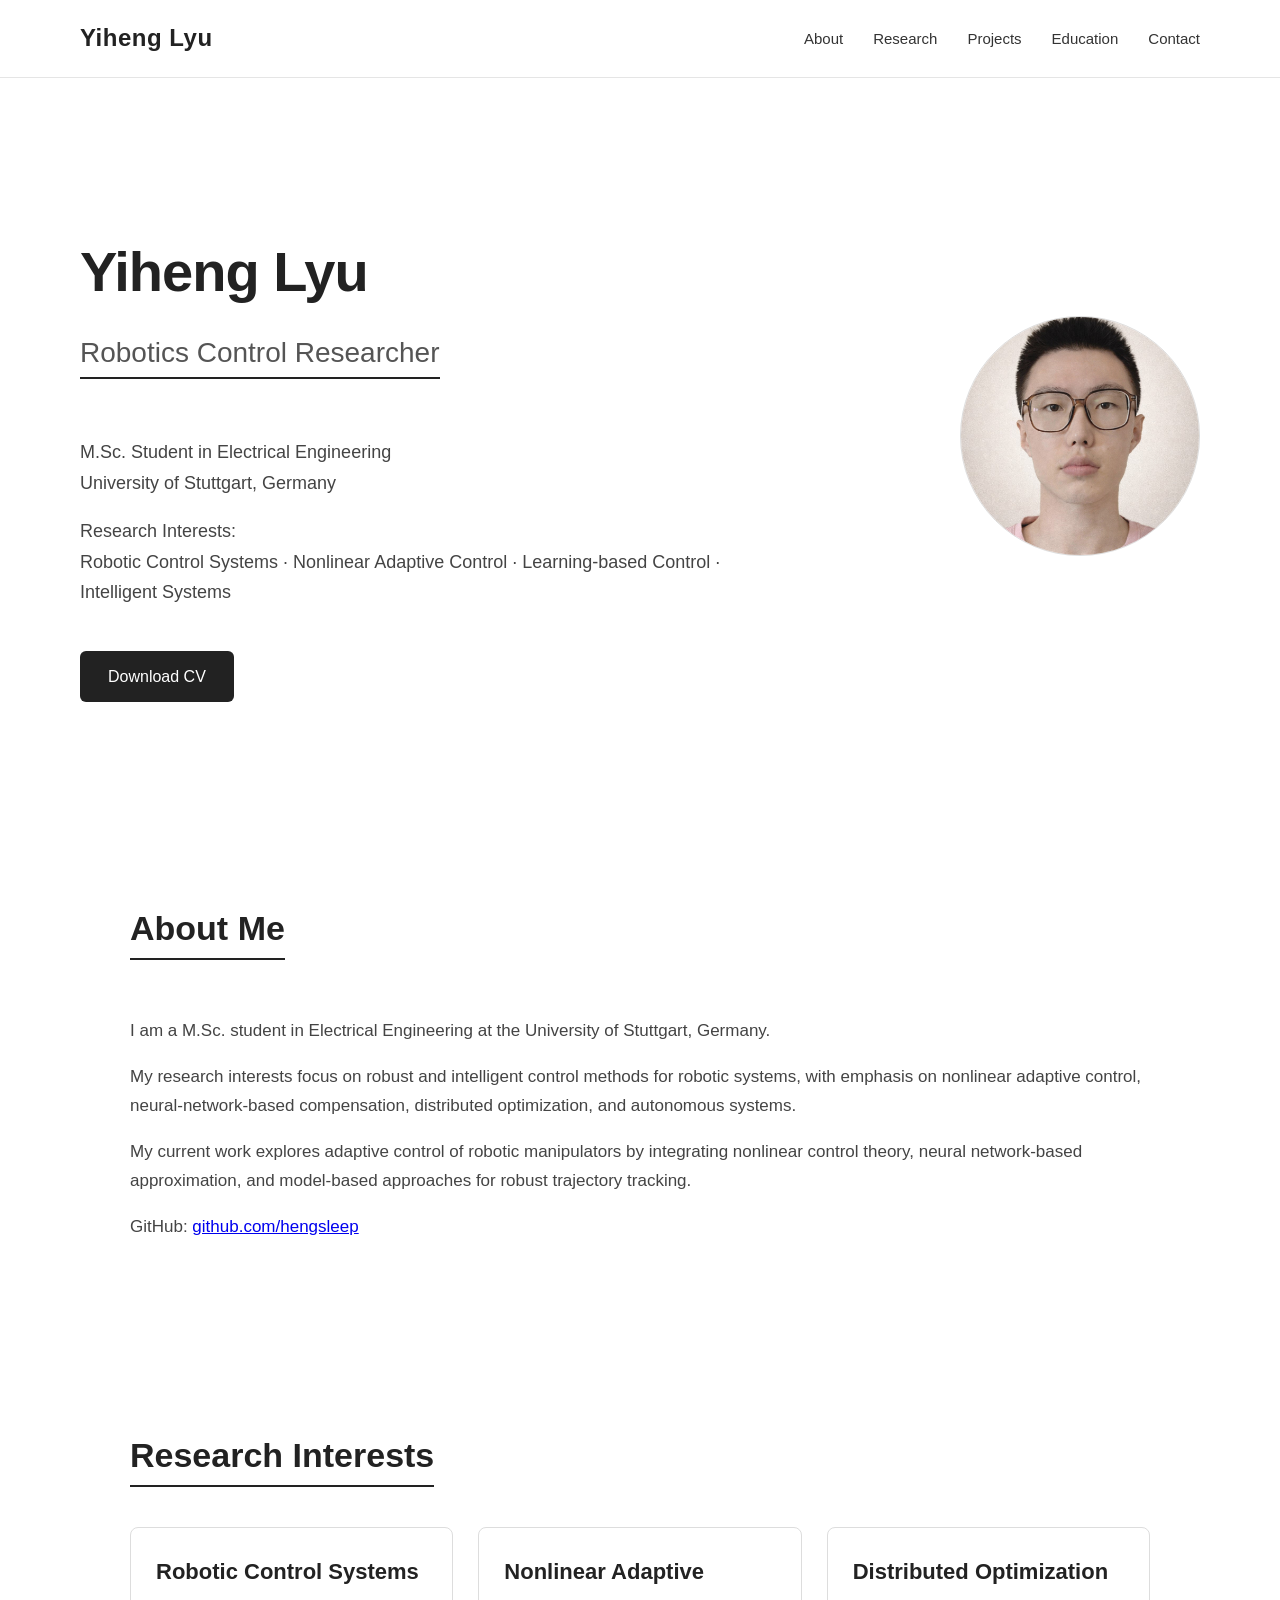
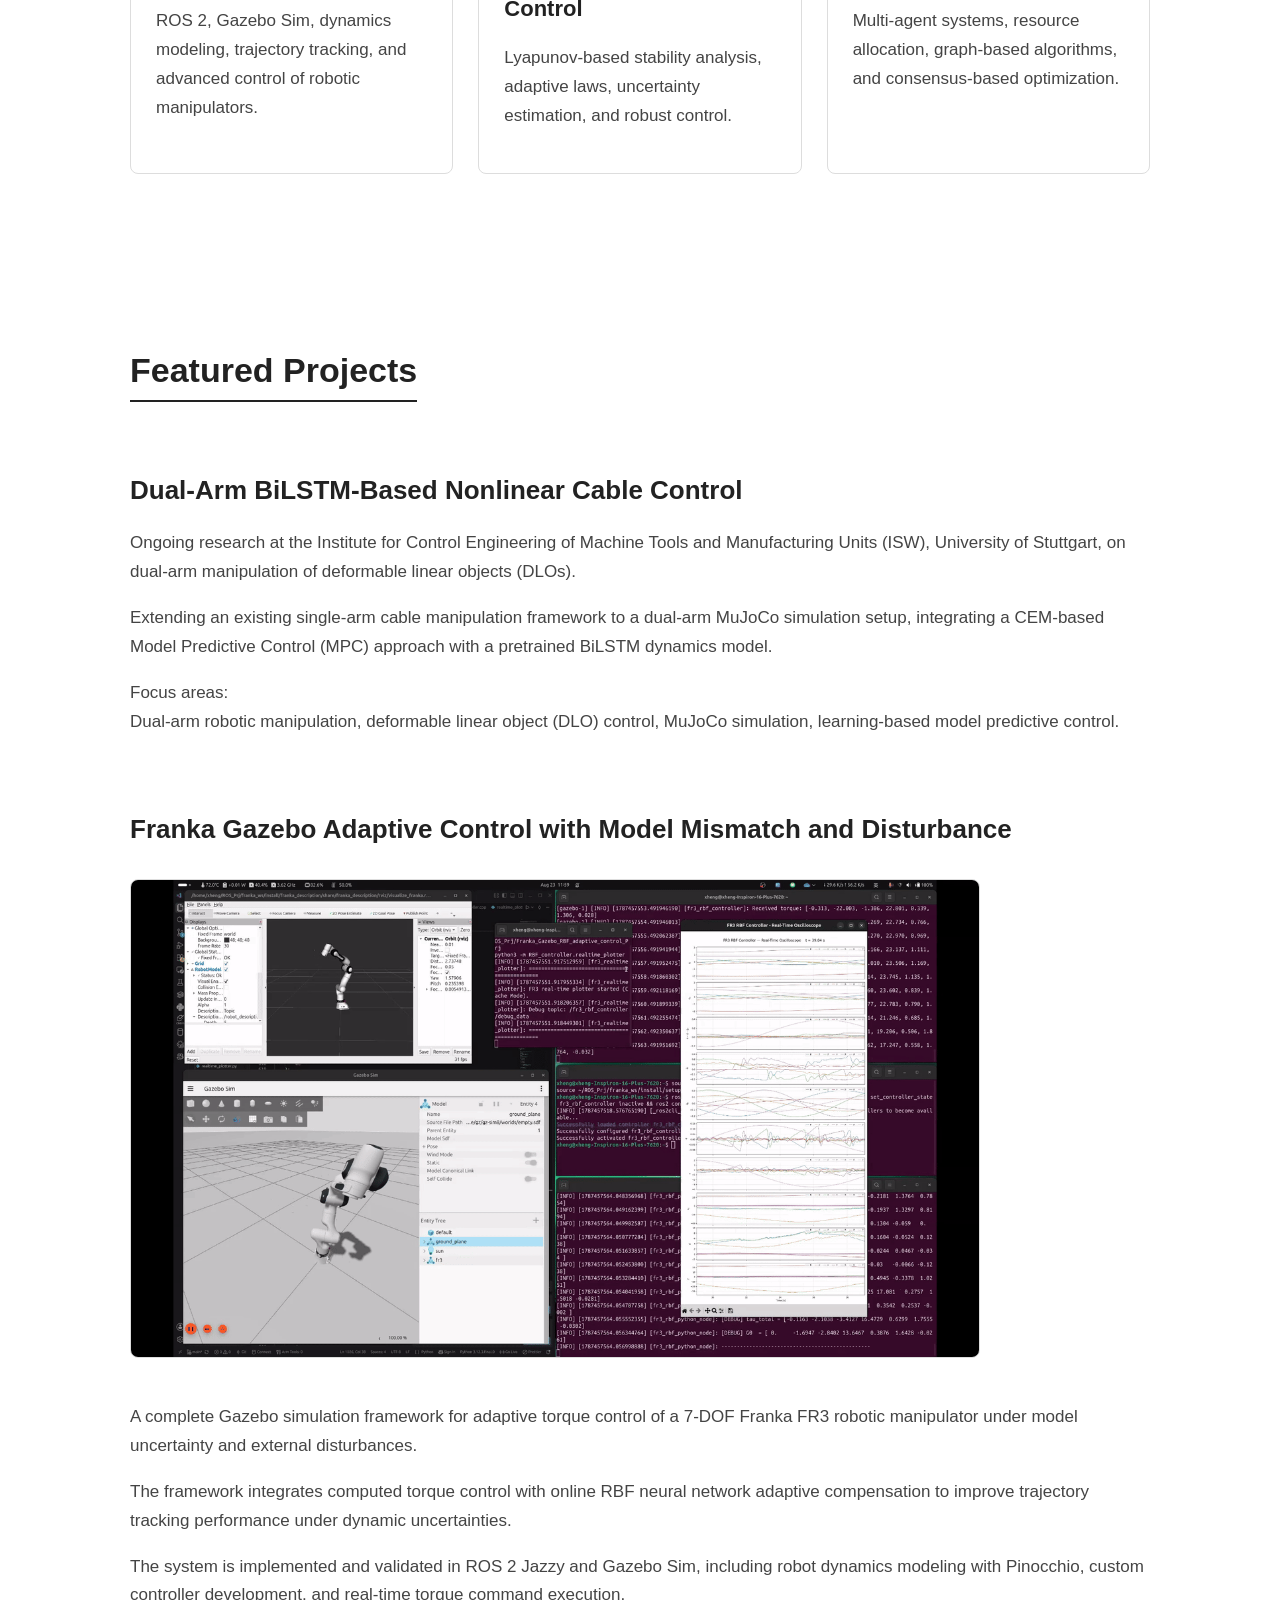
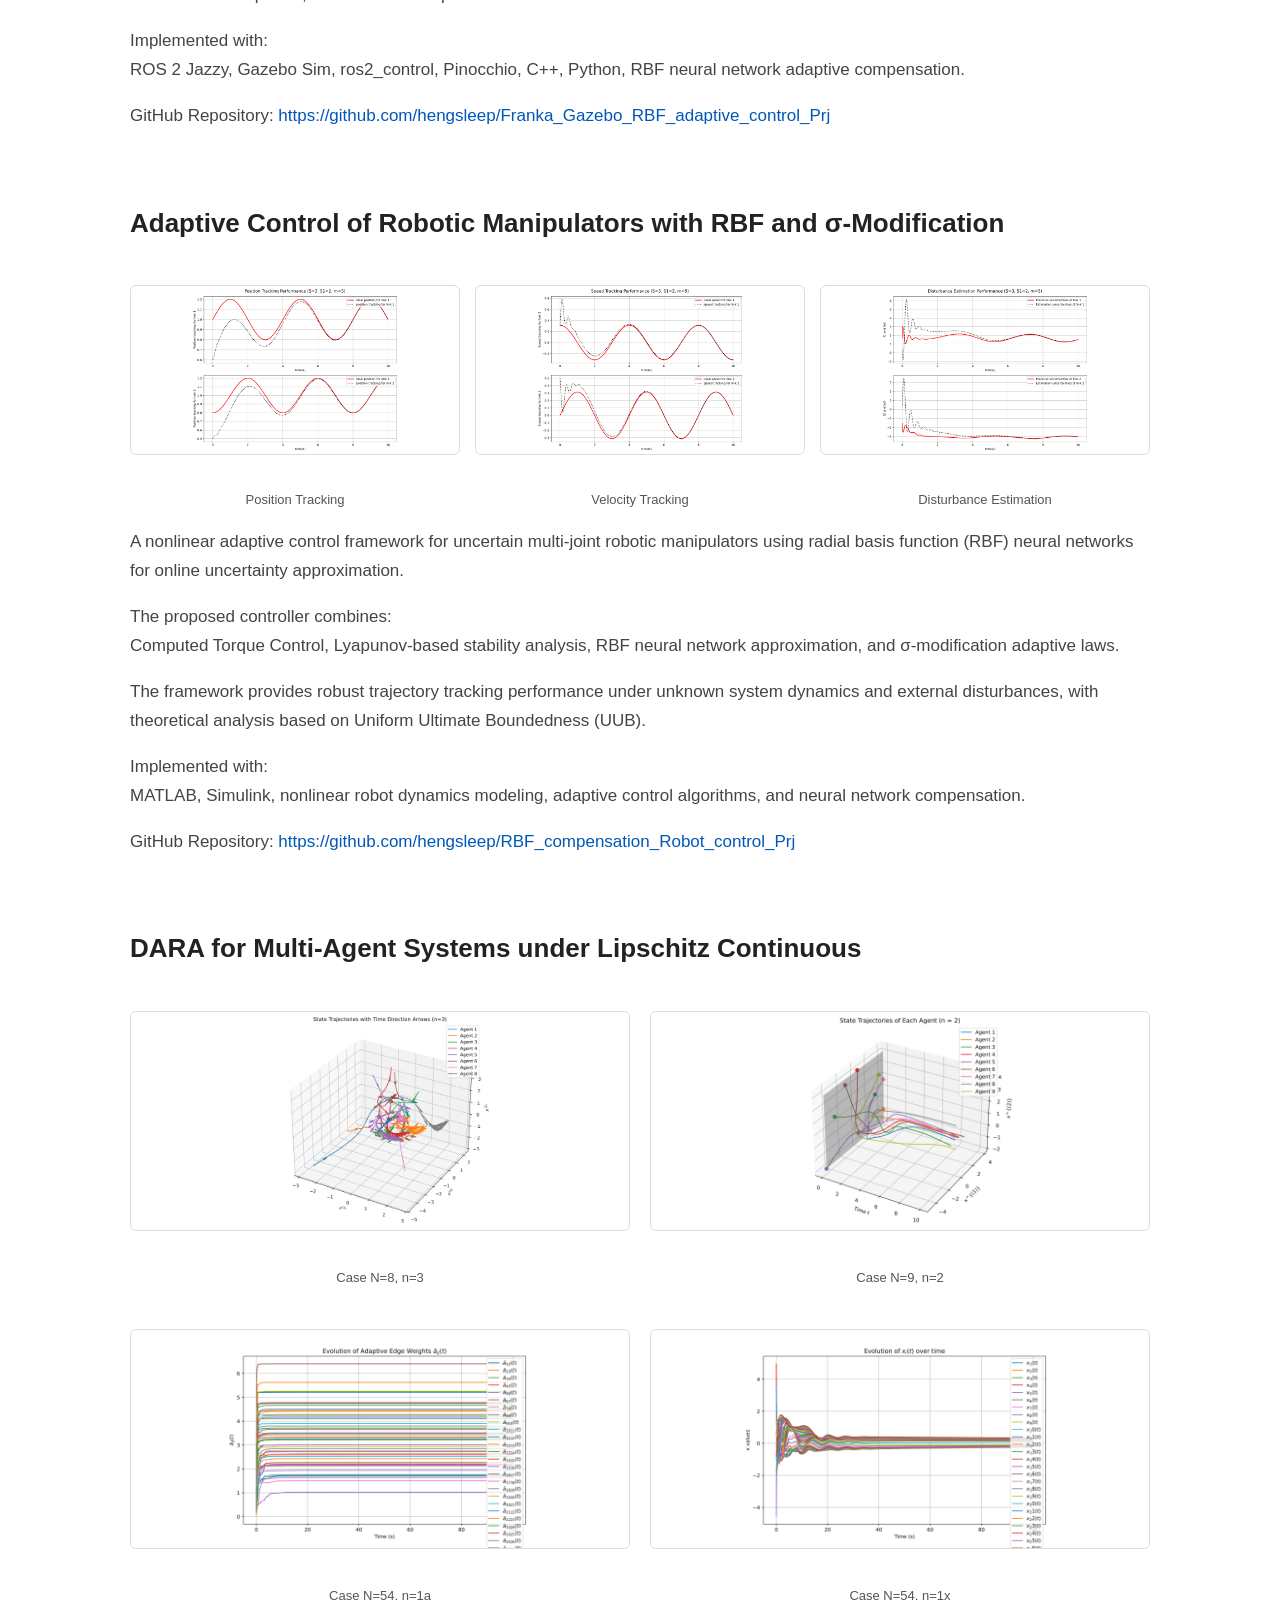
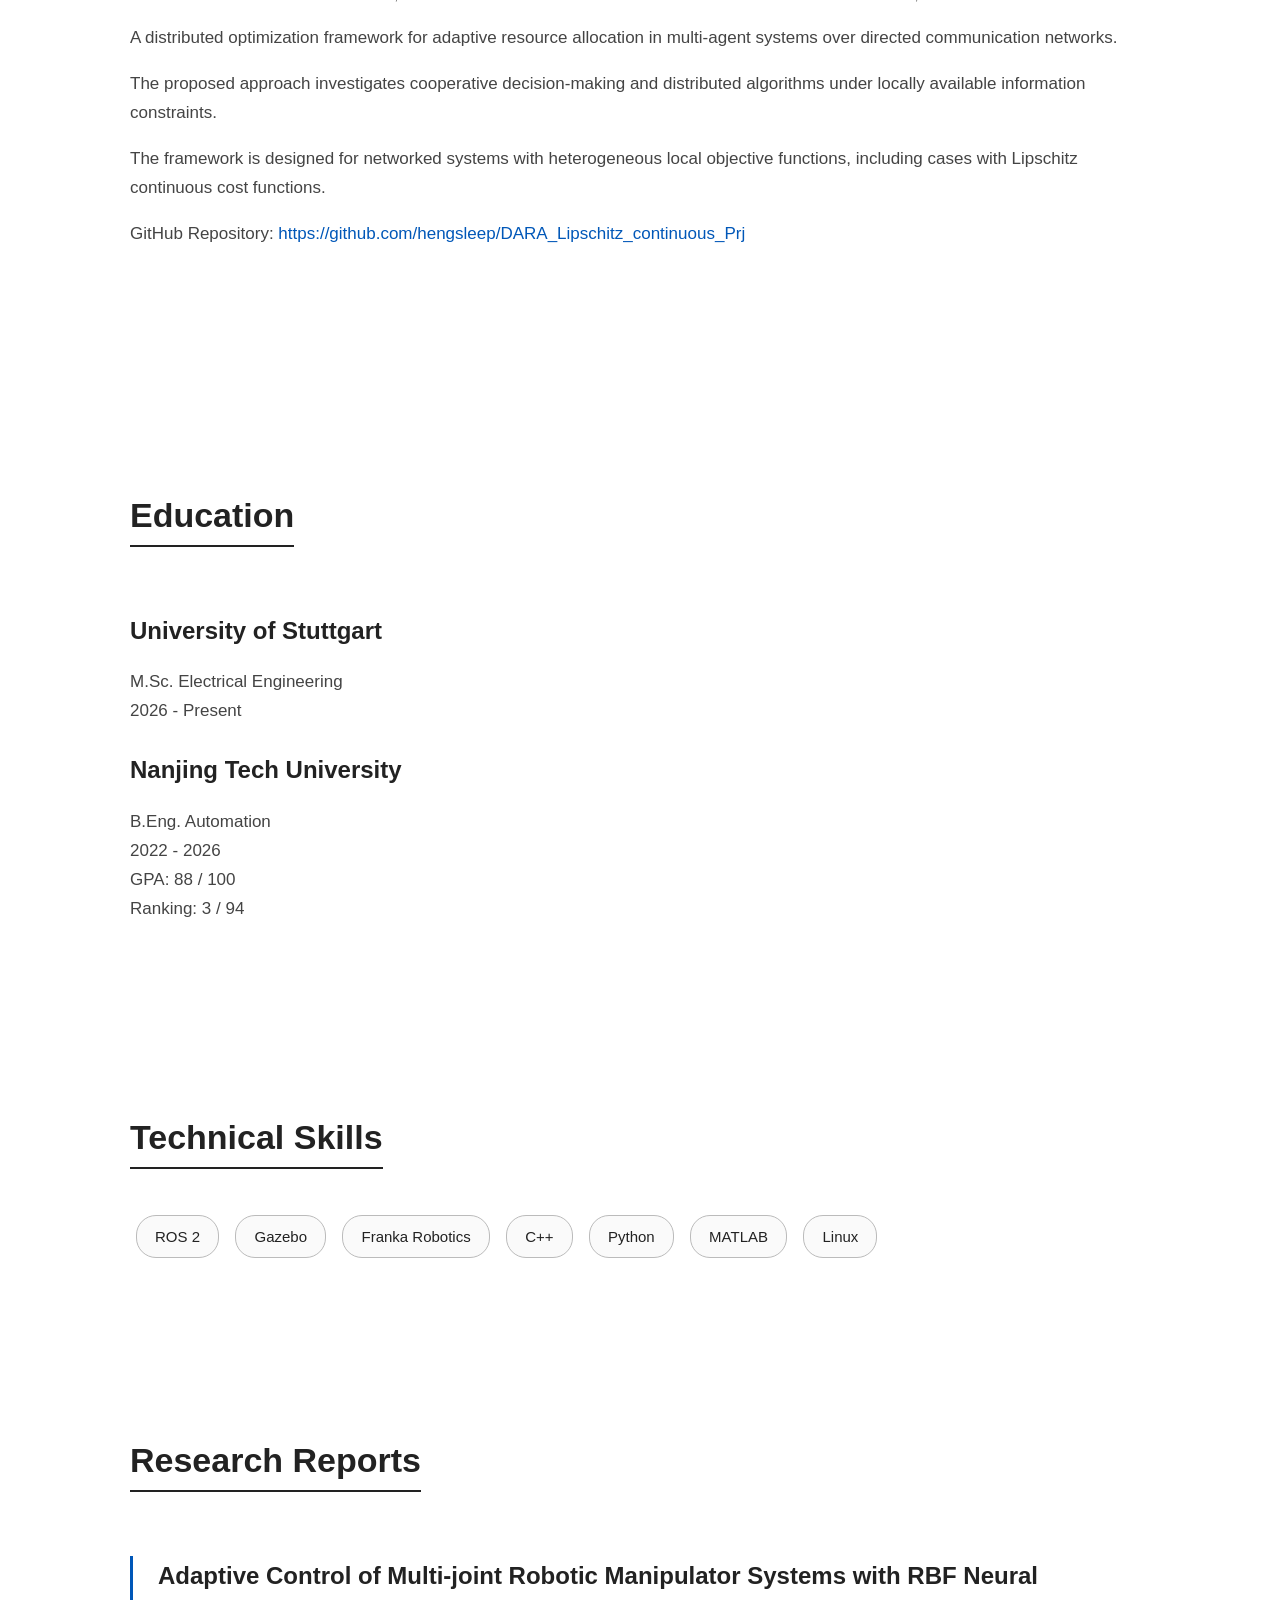
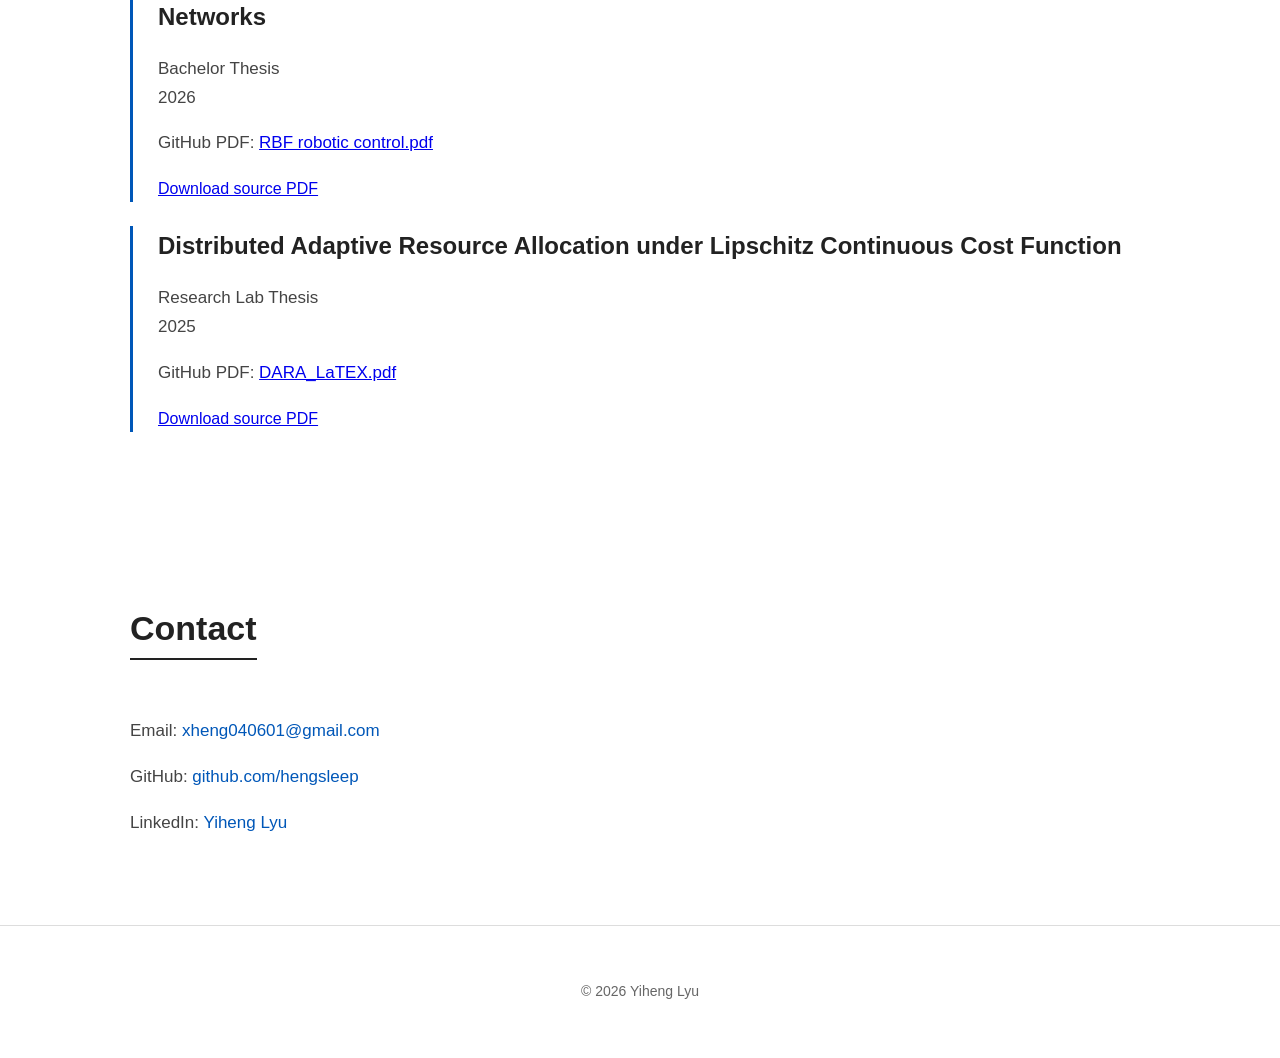
==== commit aecbf6ca: "update html for ISW project" ====
--- a/index.html
+++ b/index.html
@@ -352,6 +352,43 @@
         </h2>
 
 
+
+
+
+
+        <div class="project">
+
+
+            <h3>
+                Dual-Arm BiLSTM-Based Nonlinear Cable Control
+            </h3>
+
+
+            <p>
+                Ongoing research at the Institute for Control Engineering of Machine Tools and
+                Manufacturing Units (ISW), University of Stuttgart, on dual-arm manipulation
+                of deformable linear objects (DLOs).
+            </p>
+
+
+            <p>
+                Extending an existing single-arm cable manipulation framework to a dual-arm
+                MuJoCo simulation setup, integrating a CEM-based Model Predictive Control (MPC)
+                approach with a pretrained BiLSTM dynamics model.
+            </p>
+
+
+            <p>
+                Focus areas:
+                <br>
+                Dual-arm robotic manipulation,
+                deformable linear object (DLO) control,
+                MuJoCo simulation,
+                learning-based model predictive control.
+            </p>
+
+
+        </div>
 
 
 
@@ -884,8 +921,7 @@
 
 
         <a class="download-btn"
-           href="assets/pdf/RBF_robotic_control.pdf"
-           download>
+           href="assets/RBF_robotic_control.pdf">
 
             Download source PDF
 
@@ -933,8 +969,7 @@
 
 
         <a class="download-btn"
-           href="assets/pdf/DARA_LaTEX.pdf"
-           download>
+           href="assets/DARA_LaTEX.pdf">
 
             Download source PDF
 
